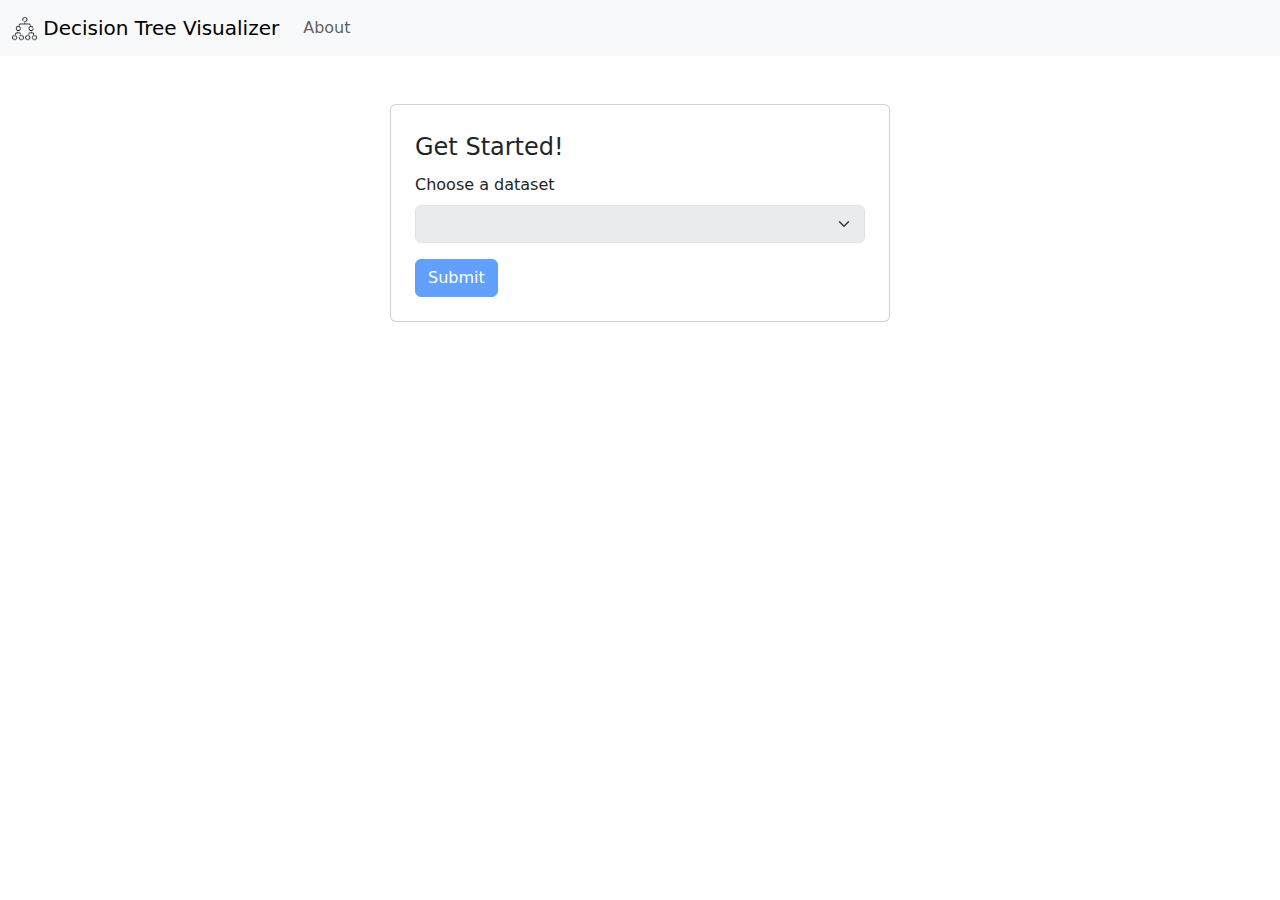
==== src/static/index.html @ 1d40e98f "refactor: modified project structure" ====
<!DOCTYPE html>
<html lang="en">

<head>
    <meta charset="UTF-8">
    <meta name="viewport" content="width=device-width, initial-scale=1.0">
    <title>Decision Tree Visualizer</title>
    <link href="https://cdn.jsdelivr.net/npm/bootstrap@5.3.3/dist/css/bootstrap.min.css" rel="stylesheet"
        integrity="sha384-QWTKZyjpPEjISv5WaRU9OFeRpok6YctnYmDr5pNlyT2bRjXh0JMhjY6hW+ALEwIH" crossorigin="anonymous">
</head>

<body>
    <nav class="navbar navbar-expand-lg bg-body-tertiary">
        <div class="container-fluid">
            <a class="navbar-brand" href="#">
                <img src="img/icon.png" alt="Logo" width="25" height="25" class="d-inline-block align-text-top">
                Decision Tree Visualizer
            </a>
            <button class="navbar-toggler" type="button" data-bs-toggle="collapse" data-bs-target="#navbarNav"
                aria-controls="navbarNav" aria-expanded="false" aria-label="Toggle navigation">
                <span class="navbar-toggler-icon"></span>
            </button>
            <div class="collapse navbar-collapse" id="navbarNav">
                <ul class="navbar-nav">
                    <li class="nav-item">
                        <a class="nav-link" href="#">About</a>
                    </li>
                </ul>
            </div>
        </div>
    </nav>

    <div class="container d-flex justify-content-center align-items-center py-5">
        <div class="card p-4" style="max-width: 500px; width: 100%;">
            <form>
                <legend>Get Started!</legend>
                <div class="mb-3">
                    <label for="formFile" class="form-label">Choose a dataset</label>
                    <select id="dataset-selector" class="form-select" aria-label="Choose a dataset" disabled>
                        <option selected></option>
                    </select>
                </div>
                <button type="submit" class="btn btn-primary" disabled>Submit</button>
            </form>
        </div>
    </div>

    <script src="https://cdn.jsdelivr.net/npm/bootstrap@5.3.3/dist/js/bootstrap.bundle.min.js"
        integrity="sha384-YvpcrYf0tY3lHB60NNkmXc5s9fDVZLESaAA55NDzOxhy9GkcIdslK1eN7N6jIeHz"
        crossorigin="anonymous"></script>
    <script src="js/fetcher.js"></script>
    <script src="js/index.js"></script>
</body>

</html>
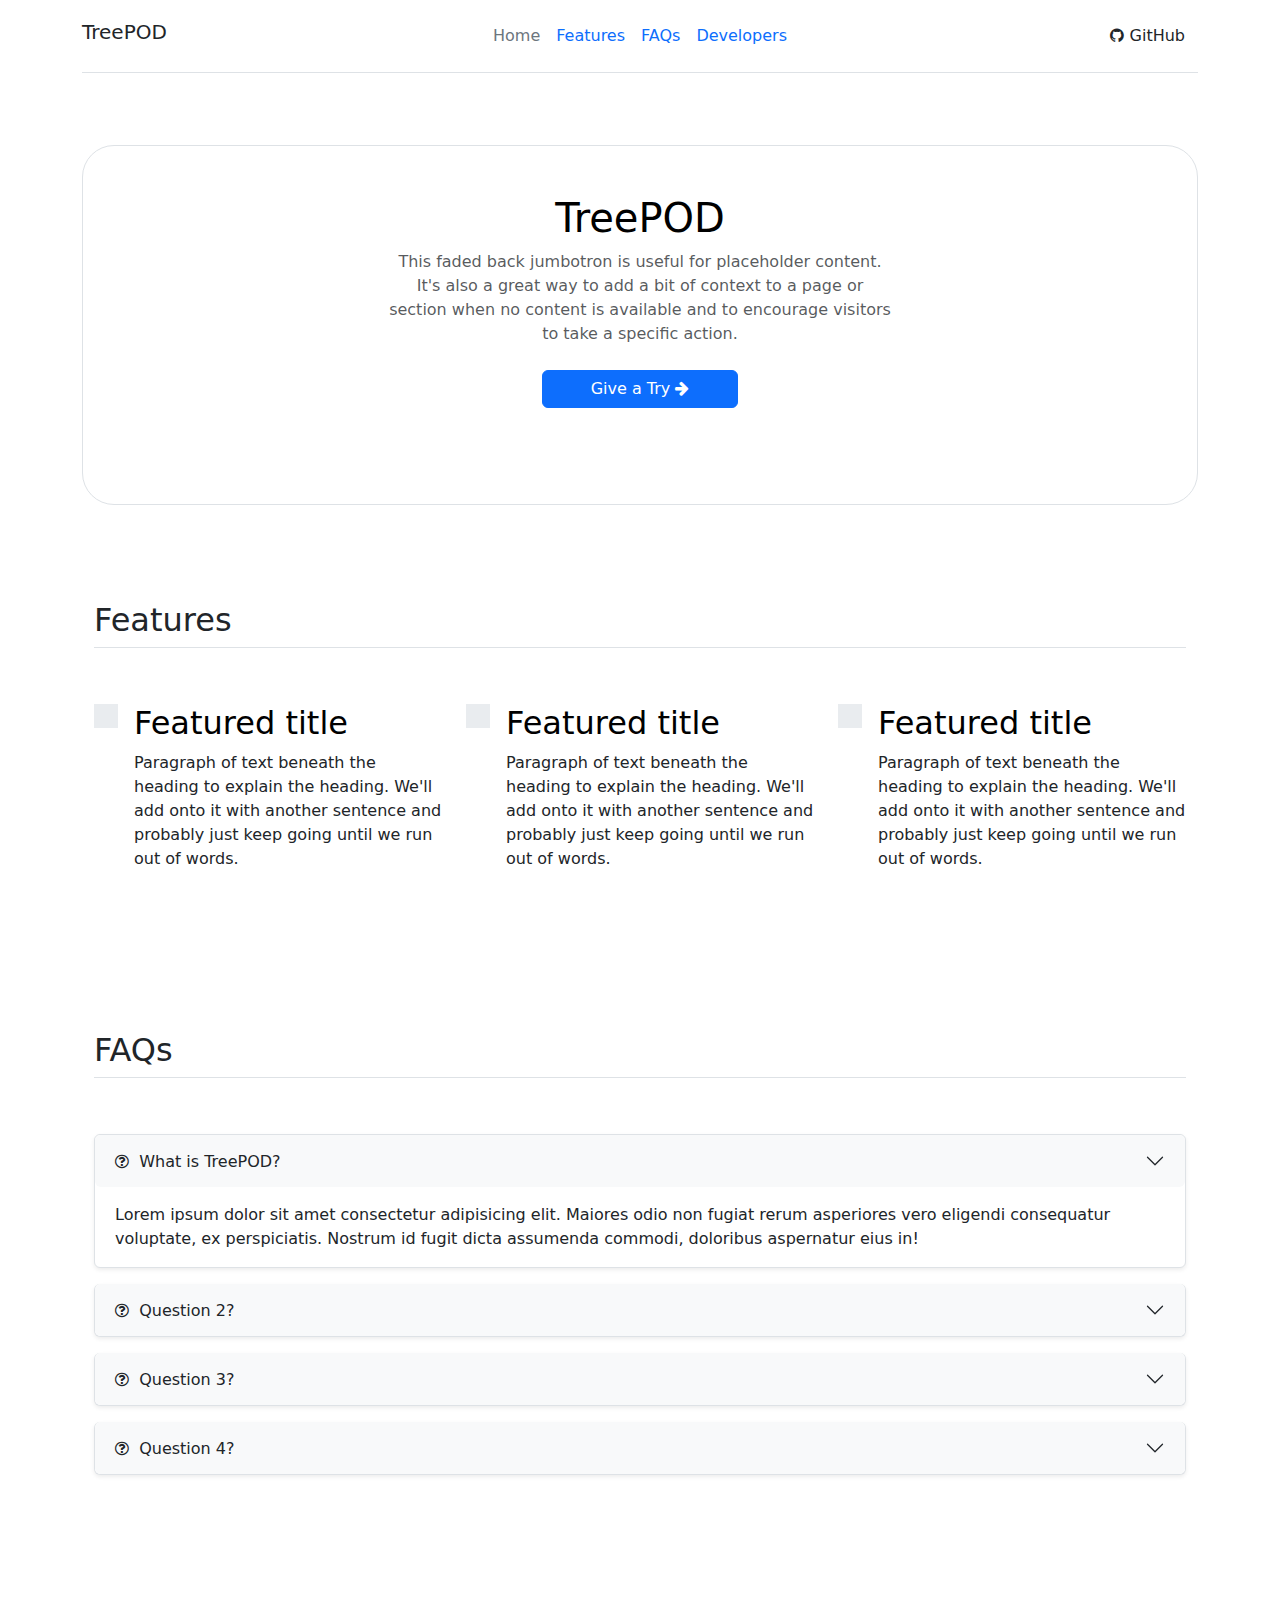
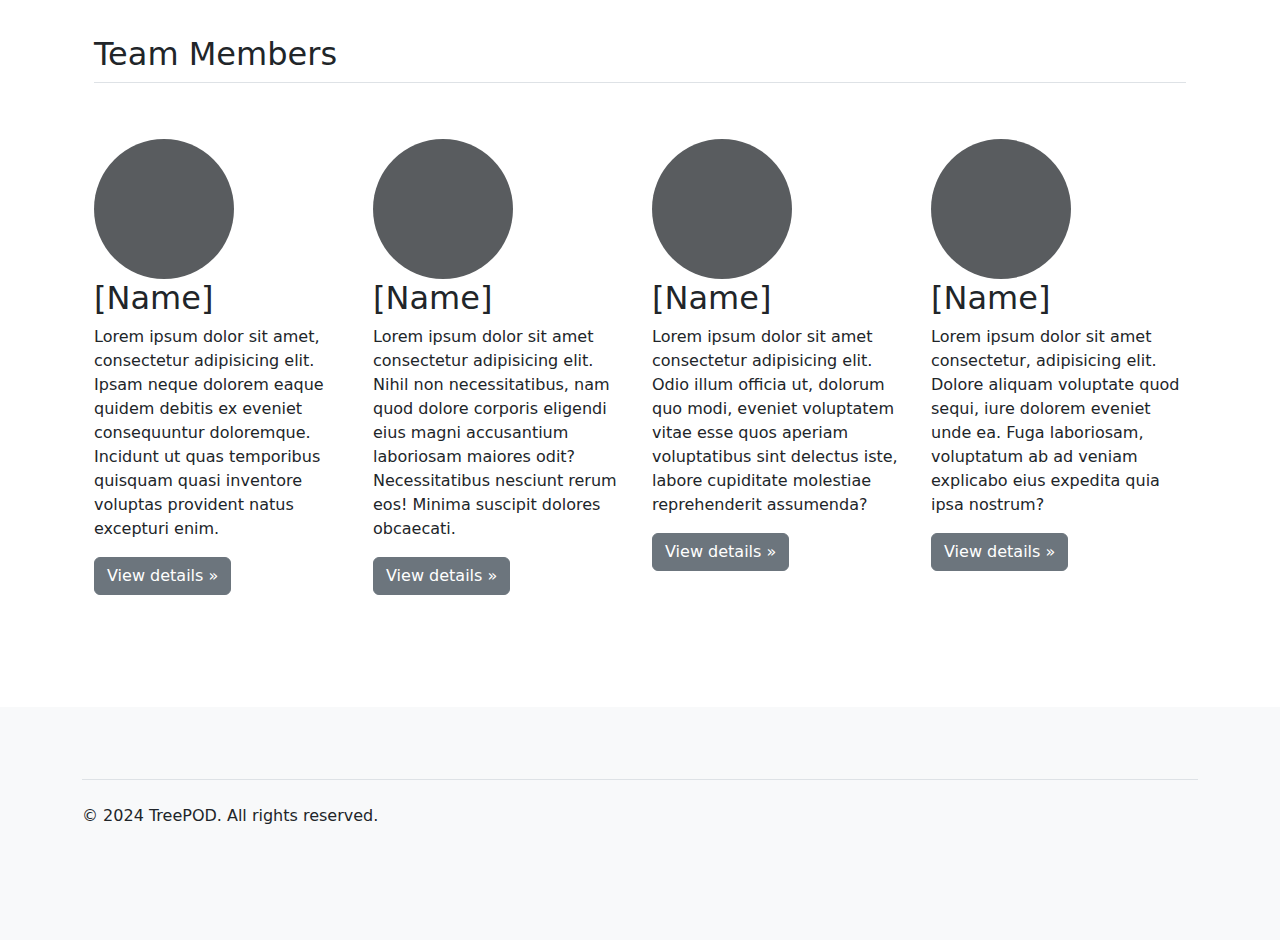
==== commit d183b6bb: "feat: designed index.html" ====
--- a/src/static/index.html
+++ b/src/static/index.html
@@ -4,52 +4,249 @@
 <head>
     <meta charset="UTF-8">
     <meta name="viewport" content="width=device-width, initial-scale=1.0">
-    <title>Decision Tree Visualizer</title>
+    <title>404 - TreePOD</title>
     <link href="https://cdn.jsdelivr.net/npm/bootstrap@5.3.3/dist/css/bootstrap.min.css" rel="stylesheet"
         integrity="sha384-QWTKZyjpPEjISv5WaRU9OFeRpok6YctnYmDr5pNlyT2bRjXh0JMhjY6hW+ALEwIH" crossorigin="anonymous">
+    <link rel="stylesheet" href="https://cdnjs.cloudflare.com/ajax/libs/font-awesome/4.7.0/css/font-awesome.css">
 </head>
 
-<body>
-    <nav class="navbar navbar-expand-lg bg-body-tertiary">
-        <div class="container-fluid">
-            <a class="navbar-brand" href="#">
-                <img src="img/icon.png" alt="Logo" width="25" height="25" class="d-inline-block align-text-top">
-                Decision Tree Visualizer
-            </a>
-            <button class="navbar-toggler" type="button" data-bs-toggle="collapse" data-bs-target="#navbarNav"
-                aria-controls="navbarNav" aria-expanded="false" aria-label="Toggle navigation">
-                <span class="navbar-toggler-icon"></span>
-            </button>
-            <div class="collapse navbar-collapse" id="navbarNav">
-                <ul class="navbar-nav">
-                    <li class="nav-item">
-                        <a class="nav-link" href="#">About</a>
-                    </li>
-                </ul>
-            </div>
-        </div>
-    </nav>
-
-    <div class="container d-flex justify-content-center align-items-center py-5">
-        <div class="card p-4" style="max-width: 500px; width: 100%;">
-            <form>
-                <legend>Get Started!</legend>
-                <div class="mb-3">
-                    <label for="formFile" class="form-label">Choose a dataset</label>
-                    <select id="dataset-selector" class="form-select" aria-label="Choose a dataset" disabled>
-                        <option selected></option>
-                    </select>
-                </div>
-                <button type="submit" class="btn btn-primary" disabled>Submit</button>
-            </form>
-        </div>
+<body class="d-flex flex-column h-100">
+    <!-- Head Nav -->
+    <div class="container">
+        <header
+            class="d-flex flex-wrap align-items-center justify-content-center justify-content-md-between py-3 mb-4 border-bottom">
+            <div class="col-md-3 mb-2 mb-md-0">
+                <h5>TreePOD</h5>
+            </div>
+
+            <ul class="nav col-12 col-md-auto mb-2 justify-content-center mb-md-0">
+                <li><a href="#" class="nav-link px-2 link-secondary">Home</a></li>
+                <li><a href="#features-title" class="nav-link px-2">Features</a></li>
+                <li><a href="#faq-title" class="nav-link px-2">FAQs</a></li>
+                <li><a href="#team-members-title" class="nav-link px-2">Developers</a></li>
+            </ul>
+
+            <div class="col-md-3 text-end">
+                <a href="#" class="btn"><i class="fa fa-github" aria-hidden="true"></i> GitHub</a>
+            </div>
+        </header>
     </div>
+
+    <main class="flex-shrink-0">
+        <!-- Jumbotrons Section -->
+        <div class="container my-5">
+            <div class="position-relative p-5 text-center text-muted bg-body border border-dashed rounded-5">
+                <h1 class="text-body-emphasis">TreePOD</h1>
+                <p class="col-lg-6 mx-auto mb-4">
+                    This faded back jumbotron is useful for placeholder content. It's also a great way to add a bit of
+                    context
+                    to a page or section when no content is available and to encourage visitors to take a specific
+                    action.
+                </p>
+                <a href="/get-started" class="btn btn-primary px-5 mb-5" type="button">
+                    Give a Try <i class="fa fa-arrow-right" aria-hidden="true"></i>
+                </a>
+            </div>
+        </div>
+
+        <!-- Feature Section -->
+        <div class="container px-4 py-5">
+            <h2 class="pb-2 border-bottom" id="features-title">Features</h2>
+            <div class="row g-4 py-5 row-cols-1 row-cols-lg-3">
+                <div class="col d-flex align-items-start">
+                    <div
+                        class="icon-square text-body-emphasis bg-body-secondary d-inline-flex align-items-center justify-content-center fs-4 flex-shrink-0 me-3">
+                        <svg class="bi" width="1em" height="1em">
+                            <use xlink:href="#toggles2"></use>
+                        </svg>
+                    </div>
+                    <div>
+                        <h3 class="fs-2 text-body-emphasis">Featured title</h3>
+                        <p>Paragraph of text beneath the heading to explain the heading. We'll add onto it with another
+                            sentence and probably just keep going until we run out of words.</p>
+                    </div>
+                </div>
+                <div class="col d-flex align-items-start">
+                    <div
+                        class="icon-square text-body-emphasis bg-body-secondary d-inline-flex align-items-center justify-content-center fs-4 flex-shrink-0 me-3">
+                        <svg class="bi" width="1em" height="1em">
+                            <use xlink:href="#cpu-fill"></use>
+                        </svg>
+                    </div>
+                    <div>
+                        <h3 class="fs-2 text-body-emphasis">Featured title</h3>
+                        <p>Paragraph of text beneath the heading to explain the heading. We'll add onto it with another
+                            sentence and probably just keep going until we run out of words.</p>
+                    </div>
+                </div>
+                <div class="col d-flex align-items-start">
+                    <div
+                        class="icon-square text-body-emphasis bg-body-secondary d-inline-flex align-items-center justify-content-center fs-4 flex-shrink-0 me-3">
+                        <svg class="bi" width="1em" height="1em">
+                            <use xlink:href="#tools"></use>
+                        </svg>
+                    </div>
+                    <div>
+                        <h3 class="fs-2 text-body-emphasis">Featured title</h3>
+                        <p>Paragraph of text beneath the heading to explain the heading. We'll add onto it with another
+                            sentence and probably just keep going until we run out of words.</p>
+                    </div>
+                </div>
+            </div>
+        </div>
+
+        <!-- FAQs Section -->
+        <div class="container px-4 py-5">
+            <h2 class="pb-2 border-bottom" id="faq-title">FAQs</h2>
+            <div class="py-5">
+                <div class="accordion" id="faqAccordion">
+                    <!-- FAQ 1 -->
+                    <div class="accordion-item mb-3 rounded shadow-sm">
+                        <h2 class="accordion-header" id="faqHeading1">
+                            <button class="accordion-button collapsed bg-light rounded show" type="button"
+                                data-bs-toggle="collapse" data-bs-target="#faqCollapse1" aria-expanded="false"
+                                aria-controls="faqCollapse1"><i class="fa fa-question-circle-o" aria-hidden="true"></i>&nbsp;
+                                What is TreePOD?
+                            </button>
+                        </h2>
+                        <div id="faqCollapse1" class="accordion-collapse collapse show" aria-labelledby="faqHeading1"
+                            data-bs-parent="#faqAccordion">
+                            <div class="accordion-body">
+                                Lorem ipsum dolor sit amet consectetur adipisicing elit. Maiores odio non fugiat rerum asperiores vero eligendi consequatur voluptate, ex perspiciatis. Nostrum id fugit dicta assumenda commodi, doloribus aspernatur eius in!
+                            </div>
+                        </div>
+                    </div>
+
+                    <!-- FAQ 2 -->
+                    <div class="accordion-item mb-3 rounded shadow-sm">
+                        <h2 class="accordion-header" id="faqHeading2">
+                            <button class="accordion-button collapsed bg-light rounded" type="button"
+                                data-bs-toggle="collapse" data-bs-target="#faqCollapse2" aria-expanded="false"
+                                aria-controls="faqCollapse2"><i class="fa fa-question-circle-o" aria-hidden="true"></i>&nbsp;
+                                Question 2?
+                            </button>
+                        </h2>
+                        <div id="faqCollapse2" class="accordion-collapse collapse" aria-labelledby="faqHeading2"
+                            data-bs-parent="#faqAccordion">
+                            <div class="accordion-body">
+                                Lorem ipsum dolor sit amet consectetur adipisicing elit. Nulla beatae ipsam eius tempore eos voluptatibus quas quo, repellendus voluptatem at aperiam, rerum, alias excepturi et optio molestias quos. Fuga, dolores!
+                            </div>
+                        </div>
+                    </div>
+
+                    <!-- FAQ 3 -->
+                    <div class="accordion-item mb-3 rounded shadow-sm">
+                        <h2 class="accordion-header" id="faqHeading3">
+                            <button class="accordion-button collapsed bg-light rounded" type="button"
+                                data-bs-toggle="collapse" data-bs-target="#faqCollapse3" aria-expanded="false"
+                                aria-controls="faqCollapse3"><i class="fa fa-question-circle-o" aria-hidden="true"></i>&nbsp;
+                                Question 3?
+                            </button>
+                        </h2>
+                        <div id="faqCollapse3" class="accordion-collapse collapse" aria-labelledby="faqHeading3"
+                            data-bs-parent="#faqAccordion">
+                            <div class="accordion-body">
+                                Lorem ipsum dolor sit amet consectetur adipisicing elit. Atque, labore minus ullam suscipit deleniti molestiae corporis! Autem rerum odit laboriosam doloremque eaque ipsum rem neque mollitia, unde, reprehenderit dolore architecto!
+                            </div>
+                        </div>
+                    </div>
+
+                    <!-- FAQ 4 -->
+                    <div class="accordion-item mb-3 rounded shadow-sm">
+                        <h2 class="accordion-header" id="faqHeading4">
+                            <button class="accordion-button collapsed bg-light rounded" type="button"
+                                data-bs-toggle="collapse" data-bs-target="#faqCollapse4" aria-expanded="false"
+                                aria-controls="faqCollapse4"><i class="fa fa-question-circle-o" aria-hidden="true"></i>&nbsp;
+                                Question 4?
+                            </button>
+                        </h2>
+                        <div id="faqCollapse4" class="accordion-collapse collapse" aria-labelledby="faqHeading4"
+                            data-bs-parent="#faqAccordion">
+                            <div class="accordion-body">
+                                Lorem ipsum dolor sit amet consectetur adipisicing elit. Impedit, eveniet. Exercitationem, porro expedita unde eum corporis illum quibusdam repudiandae cumque vero cum modi vitae, reiciendis accusamus. Maxime atque rerum sequi!
+                            </div>
+                        </div>
+                    </div>
+                </div>
+            </div>
+        </div>
+
+        <!-- Team Members Section -->
+        <div class="container px-4 py-5" id="team-members-title">
+            <h2 class="pb-2 border-bottom">Team Members</h2>
+            <div class="row py-5">
+                <div class="col-lg-3">
+                    <svg class="bd-placeholder-img rounded-circle" width="140" height="140"
+                        xmlns="http://www.w3.org/2000/svg" role="img" aria-label="Placeholder"
+                        preserveAspectRatio="xMidYMid slice" focusable="false">
+                        <title>Placeholder</title>
+                        <rect width="100%" height="100%" fill="var(--bs-secondary-color)"></rect>
+                    </svg>
+                    <h2 class="fw-normal">[Name]</h2>
+                    <p>Lorem ipsum dolor sit amet, consectetur adipisicing elit. Ipsam neque dolorem eaque quidem
+                        debitis ex eveniet consequuntur doloremque. Incidunt ut quas temporibus quisquam quasi inventore
+                        voluptas provident natus excepturi enim.</p>
+                    <p><a class="btn btn-secondary" href="#">View details »</a></p>
+                </div>
+                <div class="col-lg-3">
+                    <svg class="bd-placeholder-img rounded-circle" width="140" height="140"
+                        xmlns="http://www.w3.org/2000/svg" role="img" aria-label="Placeholder"
+                        preserveAspectRatio="xMidYMid slice" focusable="false">
+                        <title>Placeholder</title>
+                        <rect width="100%" height="100%" fill="var(--bs-secondary-color)"></rect>
+                    </svg>
+                    <h2 class="fw-normal">[Name]</h2>
+                    <p>Lorem ipsum dolor sit amet consectetur adipisicing elit. Nihil non necessitatibus, nam quod
+                        dolore corporis eligendi eius magni accusantium laboriosam maiores odit? Necessitatibus nesciunt
+                        rerum eos! Minima suscipit dolores obcaecati.</p>
+                    <p><a class="btn btn-secondary" href="#">View details »</a></p>
+                </div>
+                <div class="col-lg-3">
+                    <svg class="bd-placeholder-img rounded-circle" width="140" height="140"
+                        xmlns="http://www.w3.org/2000/svg" role="img" aria-label="Placeholder"
+                        preserveAspectRatio="xMidYMid slice" focusable="false">
+                        <title>Placeholder</title>
+                        <rect width="100%" height="100%" fill="var(--bs-secondary-color)"></rect>
+                    </svg>
+                    <h2 class="fw-normal">[Name]</h2>
+                    <p>Lorem ipsum dolor sit amet consectetur adipisicing elit. Odio illum officia ut, dolorum quo modi,
+                        eveniet voluptatem vitae esse quos aperiam voluptatibus sint delectus iste, labore cupiditate
+                        molestiae reprehenderit assumenda?</p>
+                    <p><a class="btn btn-secondary" href="#">View details »</a></p>
+                </div>
+                <div class="col-lg-3">
+                    <svg class="bd-placeholder-img rounded-circle" width="140" height="140"
+                        xmlns="http://www.w3.org/2000/svg" role="img" aria-label="Placeholder"
+                        preserveAspectRatio="xMidYMid slice" focusable="false">
+                        <title>Placeholder</title>
+                        <rect width="100%" height="100%" fill="var(--bs-secondary-color)"></rect>
+                    </svg>
+                    <h2 class="fw-normal">[Name]</h2>
+                    <p>Lorem ipsum dolor sit amet consectetur, adipisicing elit. Dolore aliquam voluptate quod sequi,
+                        iure dolorem eveniet unde ea. Fuga laboriosam, voluptatum ab ad veniam explicabo eius expedita
+                        quia ipsa nostrum?</p>
+                    <p><a class="btn btn-secondary" href="#">View details »</a></p>
+                </div>
+            </div>
+        </div>
+    </main>
+
+
+    <!-- Footer -->
+    <footer class="footer py-5 bg-body-tertiary">
+        <div class="container">
+            <div class="row">
+                <!-- TODO: To be Added once being edited -->
+            </div>
+            <div class="d-flex flex-column flex-sm-row justify-content-between py-4 my-4 border-top">
+                <p>© 2024 TreePOD. All rights reserved.</p>
+            </div>
+        </div>
+    </footer>
 
     <script src="https://cdn.jsdelivr.net/npm/bootstrap@5.3.3/dist/js/bootstrap.bundle.min.js"
         integrity="sha384-YvpcrYf0tY3lHB60NNkmXc5s9fDVZLESaAA55NDzOxhy9GkcIdslK1eN7N6jIeHz"
         crossorigin="anonymous"></script>
-    <script src="js/fetcher.js"></script>
-    <script src="js/index.js"></script>
 </body>
 
 </html>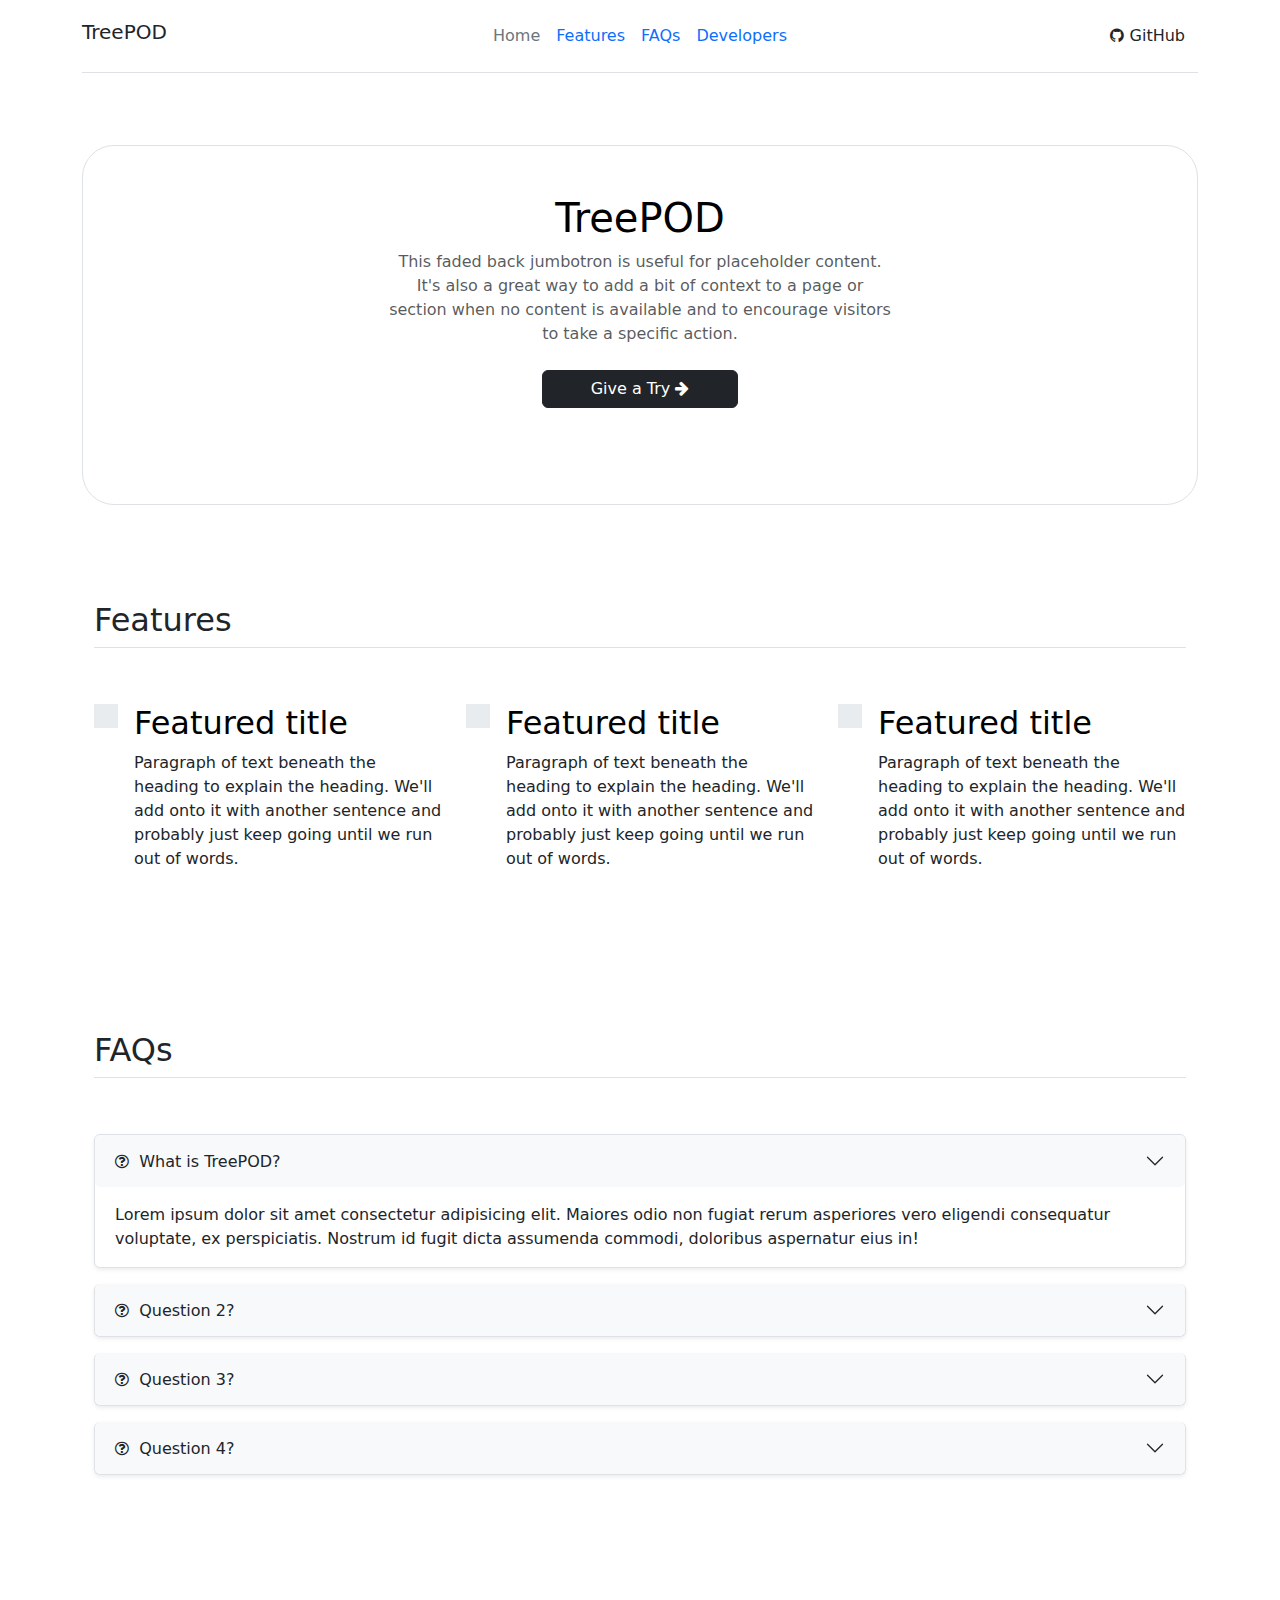
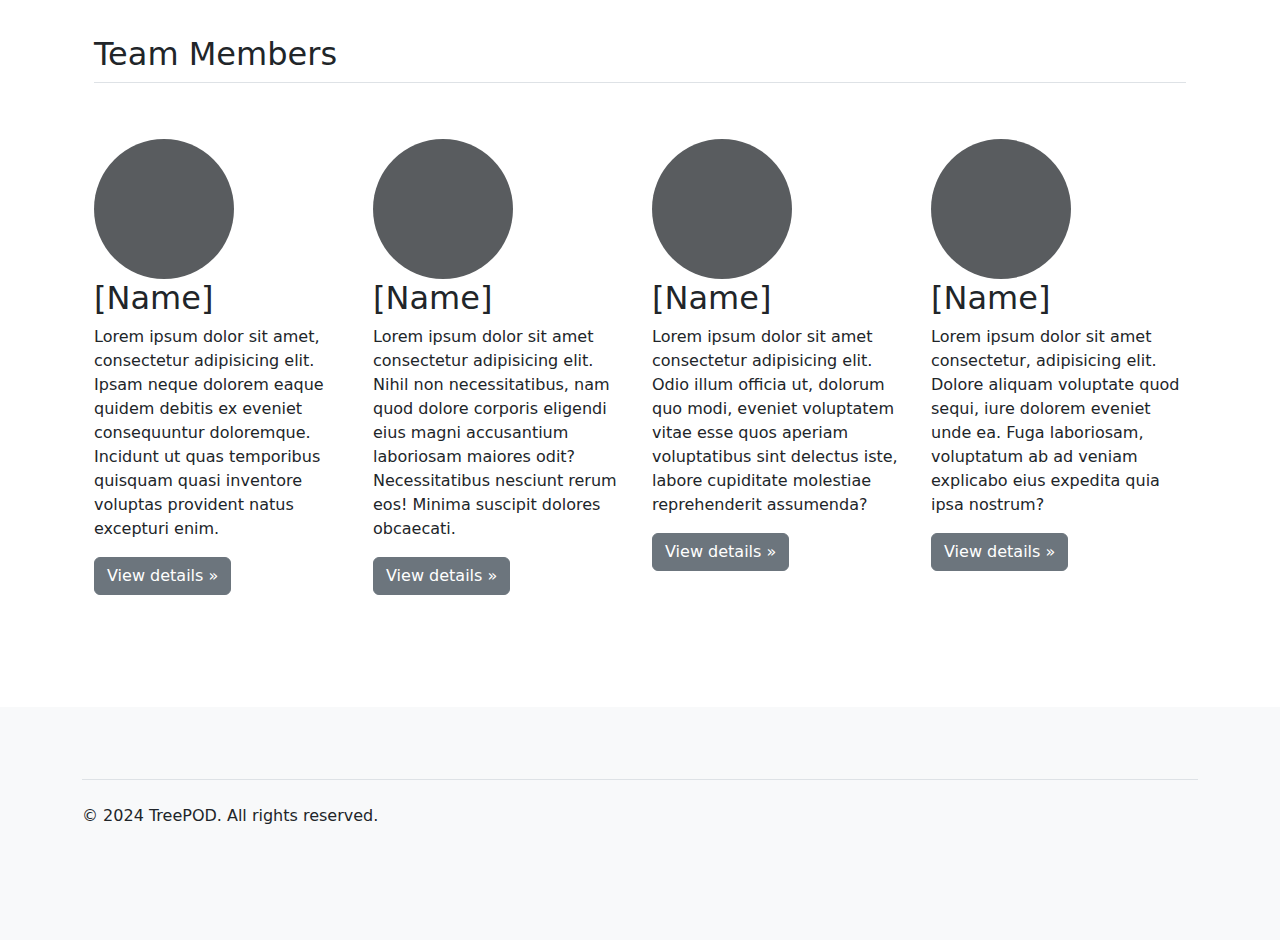
==== commit 32a70e6b: "feat: re-designed get-started.html" ====
--- a/src/static/index.html
+++ b/src/static/index.html
@@ -4,7 +4,7 @@
 <head>
     <meta charset="UTF-8">
     <meta name="viewport" content="width=device-width, initial-scale=1.0">
-    <title>404 - TreePOD</title>
+    <title>TreePOD</title>
     <link href="https://cdn.jsdelivr.net/npm/bootstrap@5.3.3/dist/css/bootstrap.min.css" rel="stylesheet"
         integrity="sha384-QWTKZyjpPEjISv5WaRU9OFeRpok6YctnYmDr5pNlyT2bRjXh0JMhjY6hW+ALEwIH" crossorigin="anonymous">
     <link rel="stylesheet" href="https://cdnjs.cloudflare.com/ajax/libs/font-awesome/4.7.0/css/font-awesome.css">
@@ -16,7 +16,7 @@
         <header
             class="d-flex flex-wrap align-items-center justify-content-center justify-content-md-between py-3 mb-4 border-bottom">
             <div class="col-md-3 mb-2 mb-md-0">
-                <h5>TreePOD</h5>
+                <h5><a href="/" class="text-reset text-decoration-none">TreePOD</a></h5>
             </div>
 
             <ul class="nav col-12 col-md-auto mb-2 justify-content-center mb-md-0">
@@ -43,7 +43,7 @@
                     to a page or section when no content is available and to encourage visitors to take a specific
                     action.
                 </p>
-                <a href="/get-started" class="btn btn-primary px-5 mb-5" type="button">
+                <a href="/get-started" class="btn btn-dark px-5 mb-5" type="button">
                     Give a Try <i class="fa fa-arrow-right" aria-hidden="true"></i>
                 </a>
             </div>
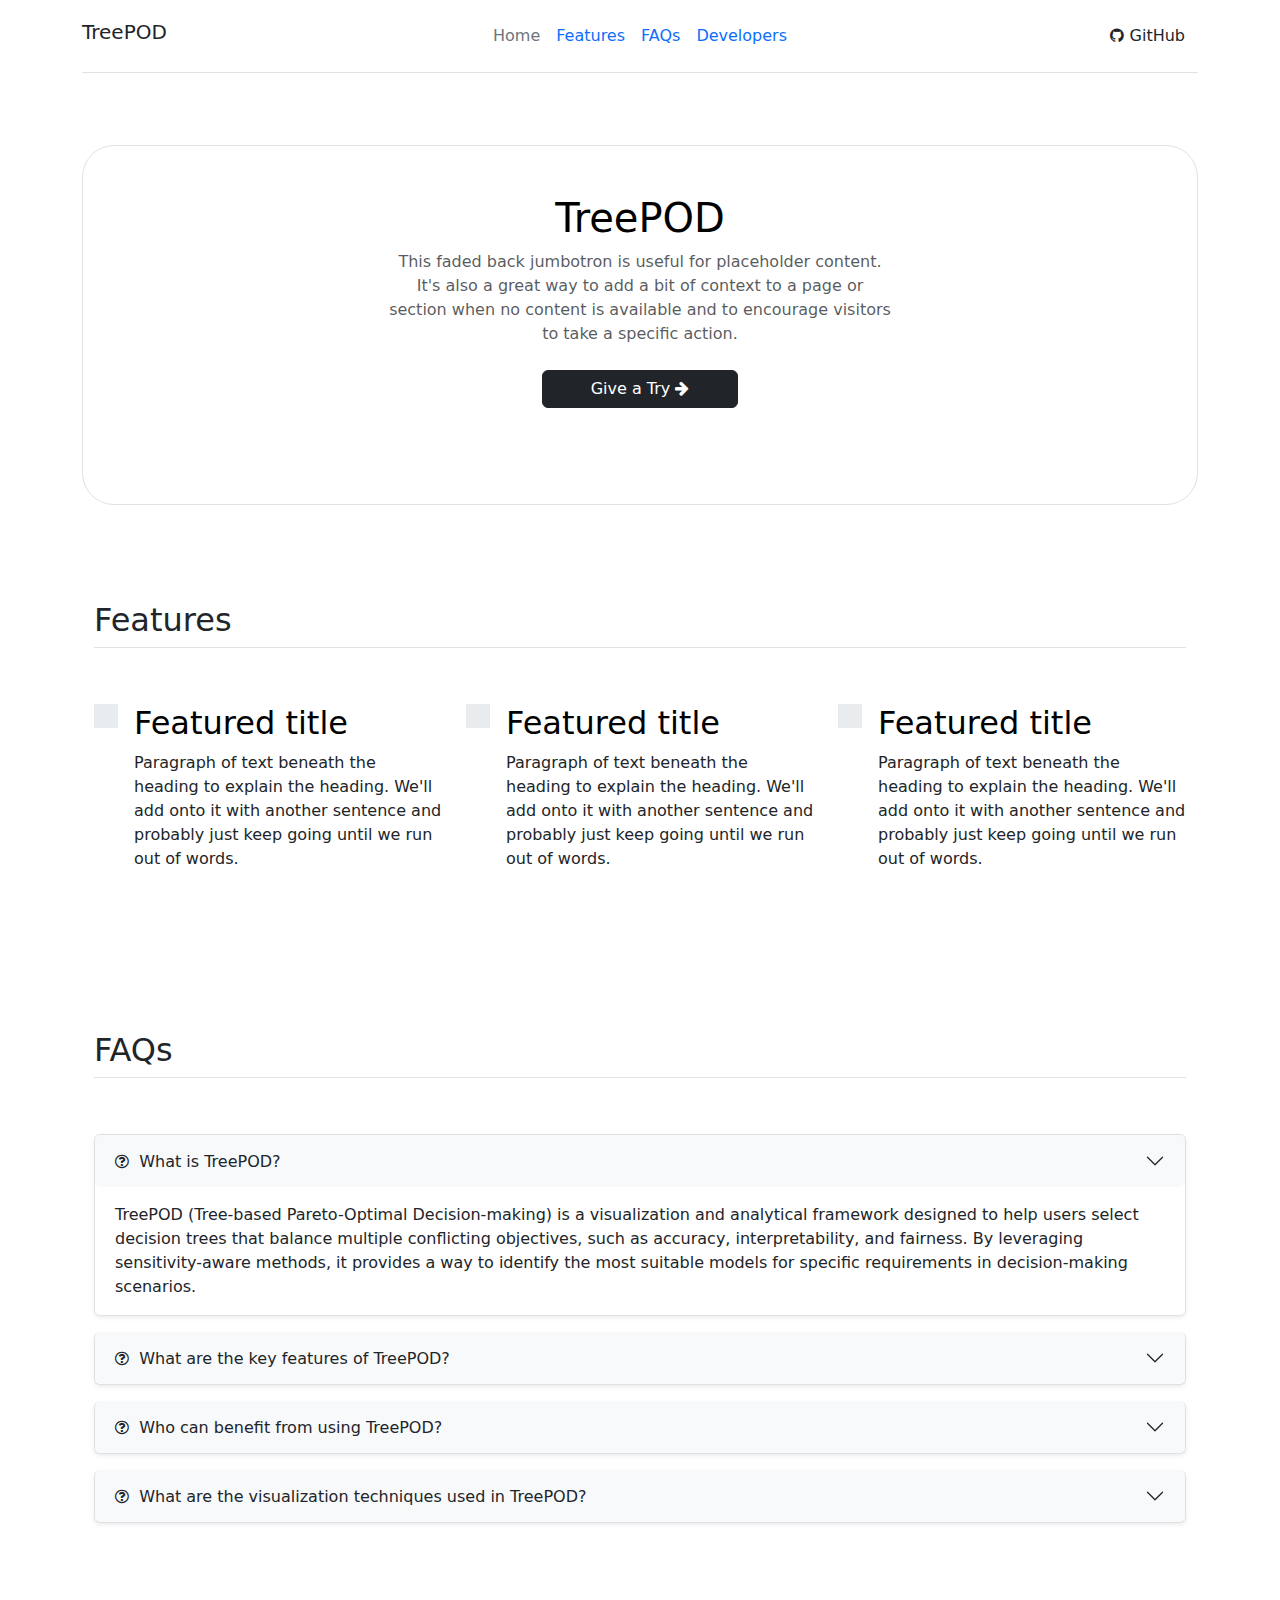
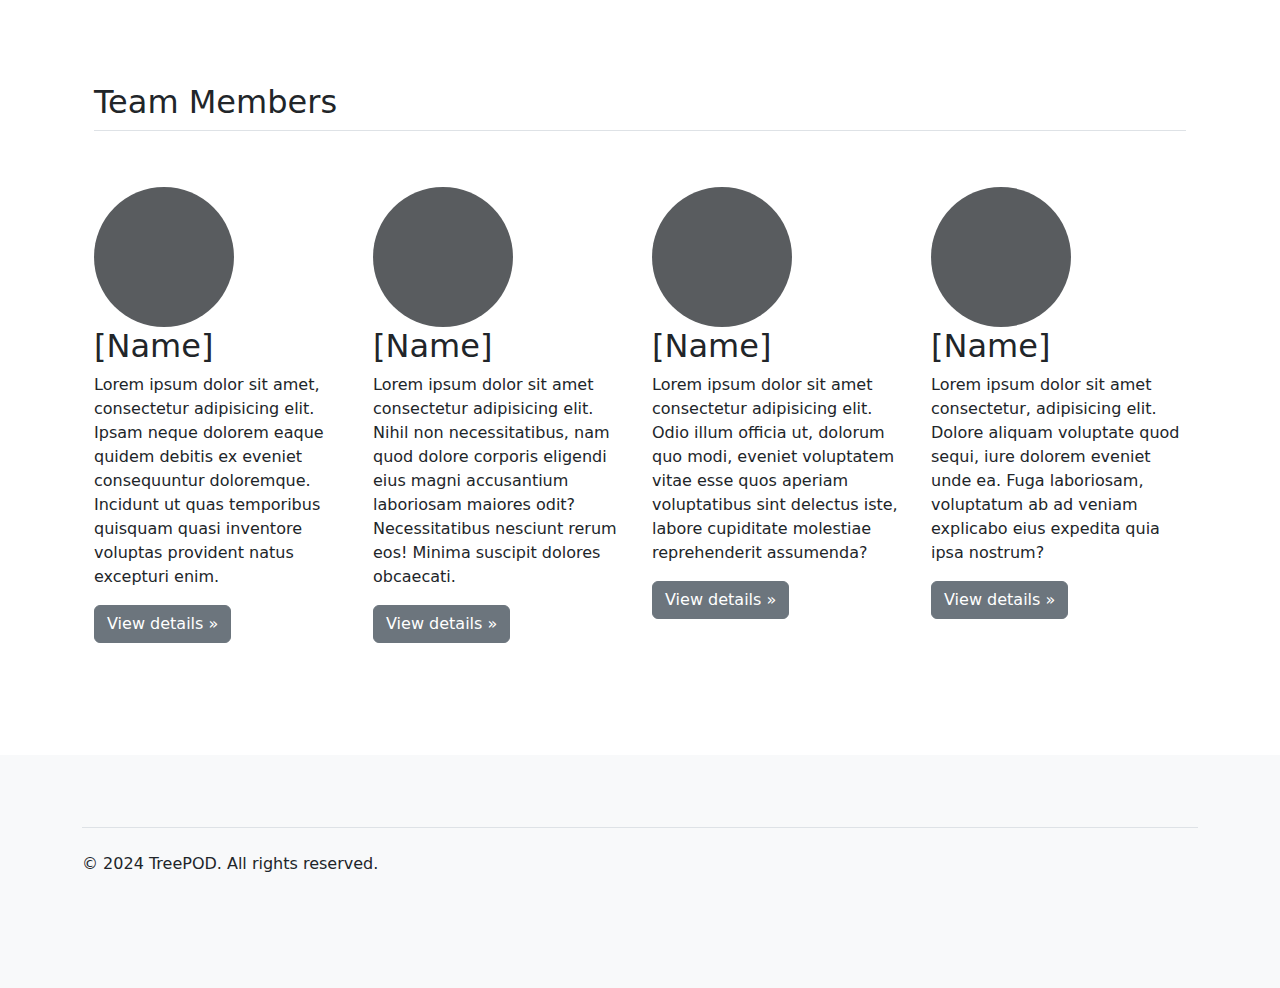
==== commit acc79cd1: "faq section" ====
--- a/src/static/index.html
+++ b/src/static/index.html
@@ -112,7 +112,9 @@
                         <div id="faqCollapse1" class="accordion-collapse collapse show" aria-labelledby="faqHeading1"
                             data-bs-parent="#faqAccordion">
                             <div class="accordion-body">
-                                Lorem ipsum dolor sit amet consectetur adipisicing elit. Maiores odio non fugiat rerum asperiores vero eligendi consequatur voluptate, ex perspiciatis. Nostrum id fugit dicta assumenda commodi, doloribus aspernatur eius in!
+                                <!-- Lorem ipsum dolor sit amet consectetur adipisicing elit. Maiores odio non fugiat rerum asperiores vero eligendi consequatur voluptate, ex perspiciatis. Nostrum id fugit dicta assumenda commodi, doloribus aspernatur eius in! -->
+                                TreePOD (Tree-based Pareto-Optimal Decision-making) is a visualization and analytical framework designed to help users select decision trees that balance multiple conflicting objectives, such as accuracy, interpretability, and fairness. By leveraging sensitivity-aware methods, it provides a way to identify the most suitable models for specific requirements in decision-making scenarios.
+
                             </div>
                         </div>
                     </div>
@@ -123,13 +125,20 @@
                             <button class="accordion-button collapsed bg-light rounded" type="button"
                                 data-bs-toggle="collapse" data-bs-target="#faqCollapse2" aria-expanded="false"
                                 aria-controls="faqCollapse2"><i class="fa fa-question-circle-o" aria-hidden="true"></i>&nbsp;
-                                Question 2?
+                                <!-- Question 2? -->
+                                What are the key features of TreePOD?
                             </button>
                         </h2>
                         <div id="faqCollapse2" class="accordion-collapse collapse" aria-labelledby="faqHeading2"
                             data-bs-parent="#faqAccordion">
                             <div class="accordion-body">
-                                Lorem ipsum dolor sit amet consectetur adipisicing elit. Nulla beatae ipsam eius tempore eos voluptatibus quas quo, repellendus voluptatem at aperiam, rerum, alias excepturi et optio molestias quos. Fuga, dolores!
+                                <!-- Lorem ipsum dolor sit amet consectetur adipisicing elit. Nulla beatae ipsam eius tempore eos voluptatibus quas quo, repellendus voluptatem at aperiam, rerum, alias excepturi et optio molestias quos. Fuga, dolores! -->
+                                TreePOD includes the following key features:
+
+                                Pareto-Optimal Selection: Identifies decision trees that offer the best trade-offs among multiple objectives.
+                                Visualization Tools: Interactive visualizations help users explore and compare decision trees.
+                                Sensitivity Analysis: Provides insights into how changes in data affect tree performance.
+                                Customization: Users can prioritize objectives like accuracy or fairness based on their needs.
                             </div>
                         </div>
                     </div>
@@ -140,13 +149,20 @@
                             <button class="accordion-button collapsed bg-light rounded" type="button"
                                 data-bs-toggle="collapse" data-bs-target="#faqCollapse3" aria-expanded="false"
                                 aria-controls="faqCollapse3"><i class="fa fa-question-circle-o" aria-hidden="true"></i>&nbsp;
-                                Question 3?
+                                <!-- Question 3? -->
+                                Who can benefit from using TreePOD?
                             </button>
                         </h2>
                         <div id="faqCollapse3" class="accordion-collapse collapse" aria-labelledby="faqHeading3"
                             data-bs-parent="#faqAccordion">
                             <div class="accordion-body">
-                                Lorem ipsum dolor sit amet consectetur adipisicing elit. Atque, labore minus ullam suscipit deleniti molestiae corporis! Autem rerum odit laboriosam doloremque eaque ipsum rem neque mollitia, unde, reprehenderit dolore architecto!
+                                <!-- Lorem ipsum dolor sit amet consectetur adipisicing elit. Atque, labore minus ullam suscipit deleniti molestiae corporis! Autem rerum odit laboriosam doloremque eaque ipsum rem neque mollitia, unde, reprehenderit dolore architecto! -->
+                                TreePOD is useful for:
+
+                                Data Scientists and Analysts seeking balanced models.
+                                Policy Makers who require interpretable yet robust decision frameworks.
+                                Researchers studying trade-offs in machine learning models.
+                                Business Professionals aiming to make data-driven, ethical decisions.
                             </div>
                         </div>
                     </div>
@@ -157,13 +173,19 @@
                             <button class="accordion-button collapsed bg-light rounded" type="button"
                                 data-bs-toggle="collapse" data-bs-target="#faqCollapse4" aria-expanded="false"
                                 aria-controls="faqCollapse4"><i class="fa fa-question-circle-o" aria-hidden="true"></i>&nbsp;
-                                Question 4?
+                                <!-- Question 4? -->
+                                What are the visualization techniques used in TreePOD?
                             </button>
                         </h2>
                         <div id="faqCollapse4" class="accordion-collapse collapse" aria-labelledby="faqHeading4"
                             data-bs-parent="#faqAccordion">
                             <div class="accordion-body">
-                                Lorem ipsum dolor sit amet consectetur adipisicing elit. Impedit, eveniet. Exercitationem, porro expedita unde eum corporis illum quibusdam repudiandae cumque vero cum modi vitae, reiciendis accusamus. Maxime atque rerum sequi!
+                                <!-- Lorem ipsum dolor sit amet consectetur adipisicing elit. Impedit, eveniet. Exercitationem, porro expedita unde eum corporis illum quibusdam repudiandae cumque vero cum modi vitae, reiciendis accusamus. Maxime atque rerum sequi! -->
+                                TreePOD employs several visualization techniques, including:
+
+                                Pareto Front Plots: To display trade-offs among objectives like accuracy and interpretability.
+                                Interactive Node Highlighting: To explore the structure and behavior of decision trees.
+                                Heatmaps: To visualize sensitivity metrics across different parts of the dataset. These tools enable users to deeply understand their model choices.
                             </div>
                         </div>
                     </div>
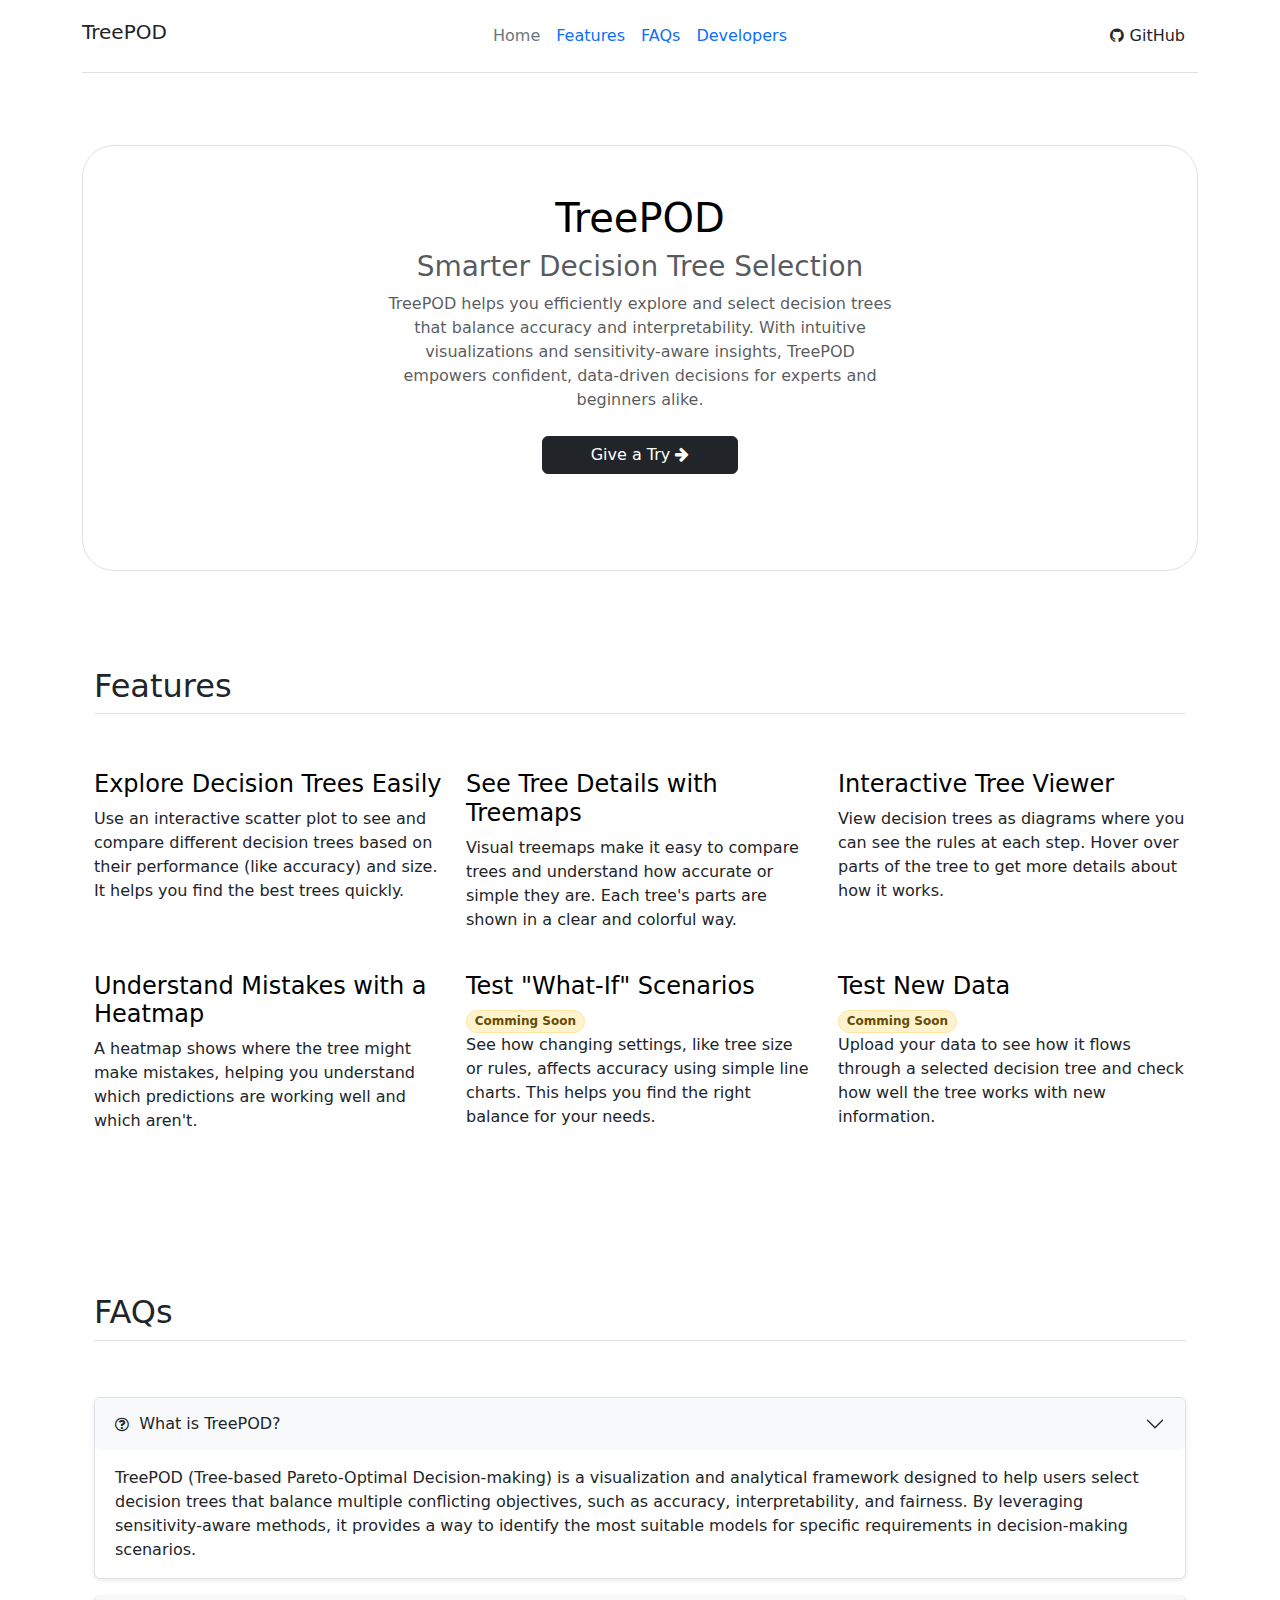
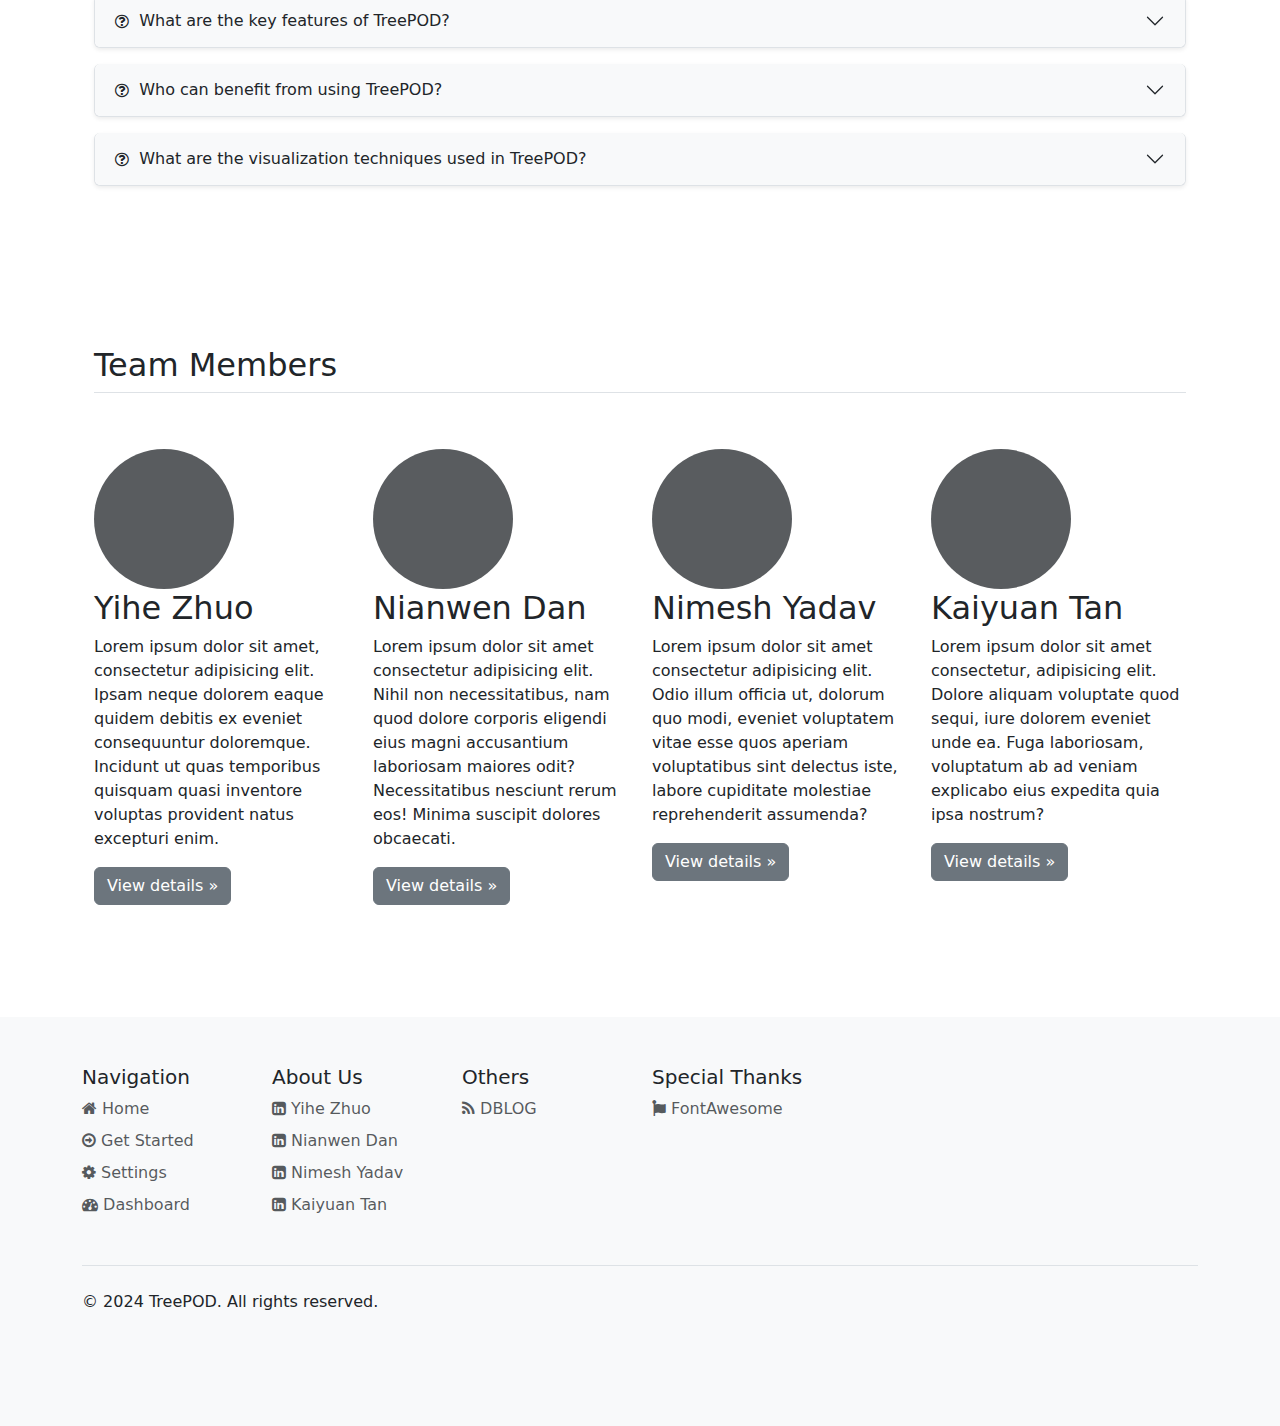
==== commit 2e19ce8e: "style: changed the styles" ====
--- a/src/static/index.html
+++ b/src/static/index.html
@@ -4,7 +4,7 @@
 <head>
     <meta charset="UTF-8">
     <meta name="viewport" content="width=device-width, initial-scale=1.0">
-    <title>TreePOD</title>
+    <title>TreePOD: Smarter Decision Tree Selection</title>
     <link href="https://cdn.jsdelivr.net/npm/bootstrap@5.3.3/dist/css/bootstrap.min.css" rel="stylesheet"
         integrity="sha384-QWTKZyjpPEjISv5WaRU9OFeRpok6YctnYmDr5pNlyT2bRjXh0JMhjY6hW+ALEwIH" crossorigin="anonymous">
     <link rel="stylesheet" href="https://cdnjs.cloudflare.com/ajax/libs/font-awesome/4.7.0/css/font-awesome.css">
@@ -37,11 +37,11 @@
         <div class="container my-5">
             <div class="position-relative p-5 text-center text-muted bg-body border border-dashed rounded-5">
                 <h1 class="text-body-emphasis">TreePOD</h1>
+                <h3>Smarter Decision Tree Selection</h3>
                 <p class="col-lg-6 mx-auto mb-4">
-                    This faded back jumbotron is useful for placeholder content. It's also a great way to add a bit of
-                    context
-                    to a page or section when no content is available and to encourage visitors to take a specific
-                    action.
+                    TreePOD helps you efficiently explore and select decision trees that balance accuracy and 
+                    interpretability. With intuitive visualizations and sensitivity-aware insights, 
+                    TreePOD empowers confident, data-driven decisions for experts and beginners alike.
                 </p>
                 <a href="/get-started" class="btn btn-dark px-5 mb-5" type="button">
                     Give a Try <i class="fa fa-arrow-right" aria-hidden="true"></i>
@@ -54,42 +54,41 @@
             <h2 class="pb-2 border-bottom" id="features-title">Features</h2>
             <div class="row g-4 py-5 row-cols-1 row-cols-lg-3">
                 <div class="col d-flex align-items-start">
-                    <div
-                        class="icon-square text-body-emphasis bg-body-secondary d-inline-flex align-items-center justify-content-center fs-4 flex-shrink-0 me-3">
-                        <svg class="bi" width="1em" height="1em">
-                            <use xlink:href="#toggles2"></use>
-                        </svg>
-                    </div>
-                    <div>
-                        <h3 class="fs-2 text-body-emphasis">Featured title</h3>
-                        <p>Paragraph of text beneath the heading to explain the heading. We'll add onto it with another
-                            sentence and probably just keep going until we run out of words.</p>
-                    </div>
-                </div>
-                <div class="col d-flex align-items-start">
-                    <div
-                        class="icon-square text-body-emphasis bg-body-secondary d-inline-flex align-items-center justify-content-center fs-4 flex-shrink-0 me-3">
-                        <svg class="bi" width="1em" height="1em">
-                            <use xlink:href="#cpu-fill"></use>
-                        </svg>
-                    </div>
-                    <div>
-                        <h3 class="fs-2 text-body-emphasis">Featured title</h3>
-                        <p>Paragraph of text beneath the heading to explain the heading. We'll add onto it with another
-                            sentence and probably just keep going until we run out of words.</p>
-                    </div>
-                </div>
-                <div class="col d-flex align-items-start">
-                    <div
-                        class="icon-square text-body-emphasis bg-body-secondary d-inline-flex align-items-center justify-content-center fs-4 flex-shrink-0 me-3">
-                        <svg class="bi" width="1em" height="1em">
-                            <use xlink:href="#tools"></use>
-                        </svg>
-                    </div>
-                    <div>
-                        <h3 class="fs-2 text-body-emphasis">Featured title</h3>
-                        <p>Paragraph of text beneath the heading to explain the heading. We'll add onto it with another
-                            sentence and probably just keep going until we run out of words.</p>
+                    <div>
+                        <h4 class="fs-4 text-body-emphasis">Explore Decision Trees Easily</h4>
+                        <p>Use an interactive scatter plot to see and compare different decision trees based on their performance (like accuracy) and size. It helps you find the best trees quickly.</p>
+                    </div>
+                </div>
+                <div class="col d-flex align-items-start">
+                    <div>
+                        <h4 class="fs-4 text-body-emphasis">See Tree Details with Treemaps</h4>
+                        <p>Visual treemaps make it easy to compare trees and understand how accurate or simple they are. Each tree's parts are shown in a clear and colorful way.</p>
+                    </div>
+                </div>
+                <div class="col d-flex align-items-start">
+                    <div>
+                        <h4 class="fs-4 text-body-emphasis">Interactive Tree Viewer</h4>
+                        <p>View decision trees as diagrams where you can see the rules at each step. Hover over parts of the tree to get more details about how it works.</p>
+                    </div>
+                </div>
+                <div class="col d-flex align-items-start">
+                    <div>
+                        <h4 class="fs-4 text-body-emphasis">Understand Mistakes with a Heatmap</h4>
+                        <p>A heatmap shows where the tree might make mistakes, helping you understand which predictions are working well and which aren't.</p>
+                    </div>
+                </div>
+                <div class="col d-flex align-items-start">
+                    <div>
+                        <h4 class="fs-4 text-body-emphasis">Test "What-If" Scenarios</h4>
+                        <span class="badge bg-warning-subtle border border-warning-subtle text-warning-emphasis rounded-pill">Comming Soon</span>
+                        <p>See how changing settings, like tree size or rules, affects accuracy using simple line charts. This helps you find the right balance for your needs.</p>
+                    </div>
+                </div>
+                <div class="col d-flex align-items-start">
+                    <div>
+                        <h4 class="fs-4 text-body-emphasis">Test New Data</h4>
+                        <span class="badge bg-warning-subtle border border-warning-subtle text-warning-emphasis rounded-pill">Comming Soon</span>
+                        <p>Upload your data to see how it flows through a selected decision tree and check how well the tree works with new information.</p>
                     </div>
                 </div>
             </div>
@@ -204,7 +203,7 @@
                         <title>Placeholder</title>
                         <rect width="100%" height="100%" fill="var(--bs-secondary-color)"></rect>
                     </svg>
-                    <h2 class="fw-normal">[Name]</h2>
+                    <h2 class="fw-normal">Yihe Zhuo</h2>
                     <p>Lorem ipsum dolor sit amet, consectetur adipisicing elit. Ipsam neque dolorem eaque quidem
                         debitis ex eveniet consequuntur doloremque. Incidunt ut quas temporibus quisquam quasi inventore
                         voluptas provident natus excepturi enim.</p>
@@ -217,7 +216,7 @@
                         <title>Placeholder</title>
                         <rect width="100%" height="100%" fill="var(--bs-secondary-color)"></rect>
                     </svg>
-                    <h2 class="fw-normal">[Name]</h2>
+                    <h2 class="fw-normal">Nianwen Dan</h2>
                     <p>Lorem ipsum dolor sit amet consectetur adipisicing elit. Nihil non necessitatibus, nam quod
                         dolore corporis eligendi eius magni accusantium laboriosam maiores odit? Necessitatibus nesciunt
                         rerum eos! Minima suscipit dolores obcaecati.</p>
@@ -230,7 +229,7 @@
                         <title>Placeholder</title>
                         <rect width="100%" height="100%" fill="var(--bs-secondary-color)"></rect>
                     </svg>
-                    <h2 class="fw-normal">[Name]</h2>
+                    <h2 class="fw-normal">Nimesh Yadav</h2>
                     <p>Lorem ipsum dolor sit amet consectetur adipisicing elit. Odio illum officia ut, dolorum quo modi,
                         eveniet voluptatem vitae esse quos aperiam voluptatibus sint delectus iste, labore cupiditate
                         molestiae reprehenderit assumenda?</p>
@@ -243,7 +242,7 @@
                         <title>Placeholder</title>
                         <rect width="100%" height="100%" fill="var(--bs-secondary-color)"></rect>
                     </svg>
-                    <h2 class="fw-normal">[Name]</h2>
+                    <h2 class="fw-normal">Kaiyuan Tan</h2>
                     <p>Lorem ipsum dolor sit amet consectetur, adipisicing elit. Dolore aliquam voluptate quod sequi,
                         iure dolorem eveniet unde ea. Fuga laboriosam, voluptatum ab ad veniam explicabo eius expedita
                         quia ipsa nostrum?</p>
@@ -258,7 +257,60 @@
     <footer class="footer py-5 bg-body-tertiary">
         <div class="container">
             <div class="row">
-                <!-- TODO: To be Added once being edited -->
+                <div class="col-6 col-md-2 mb-3">
+                    <h5>Navigation</h5>
+                    <ul class="nav flex-column">
+                        <li class="nav-item mb-2"><a href="/" class="nav-link p-0 text-body-secondary">
+                                <i class="fa fa-home" aria-hidden="true"></i> Home</a>
+                        </li>
+                        <li class="nav-item mb-2"><a href="/get-started" class="nav-link p-0 text-body-secondary">
+                                <i class="fa fa-arrow-circle-o-right" aria-hidden="true"></i> Get Started</a>
+                        </li>
+                        <li class="nav-item mb-2"><a href="/settings" class="nav-link p-0 text-body-secondary">
+                                <i class="fa fa-cog" aria-hidden="true"></i> Settings</a>
+                        </li>
+                        <li class="nav-item mb-2"><a href="/dashboard" class="nav-link p-0 text-body-secondary">
+                                <i class="fa fa-tachometer" aria-hidden="true"></i> Dashboard</a>
+                        </li>
+                    </ul>
+                </div>
+
+                <div class="col-6 col-md-2 mb-3">
+                    <h5>About Us</h5>
+                    <ul class="nav flex-column">
+                        <li class="nav-item mb-2"><a href="https://www.linkedin.com/in/yihe-zhuo-a0b139153/" class="nav-link p-0 text-body-secondary">
+                                <i class="fa fa-linkedin-square" aria-hidden="true"></i> Yihe Zhuo</a>
+                        </li>
+                        <li class="nav-item mb-2"><a href="https://www.linkedin.com/in/nianwen/" class="nav-link p-0 text-body-secondary">
+                            <i class="fa fa-linkedin-square" aria-hidden="true"></i> Nianwen Dan</a>
+                        </li>
+                        <li class="nav-item mb-2"><a href="https://www.linkedin.com/in/nimeshyadav1602/" class="nav-link p-0 text-body-secondary">
+                            <i class="fa fa-linkedin-square" aria-hidden="true"></i> Nimesh Yadav</a>
+                        </li>
+                        <li class="nav-item mb-2"><a href="#" class="nav-link p-0 text-body-secondary">
+                            <i class="fa fa-linkedin-square" aria-hidden="true"></i> Kaiyuan Tan</a>
+                        </li>
+                    </ul>
+                </div>
+
+                <div class="col-6 col-md-2 mb-3">
+                    <h5>Others</h5>
+                    <ul class="nav flex-column">
+                        <li class="nav-item mb-2"><a href="https://nwdan.net/" class="nav-link p-0 text-body-secondary">
+                                <i class="fa fa-rss" aria-hidden="true"></i> DBLOG</a>
+                        </li>
+                    </ul>
+                </div>
+
+                <div class="col-6 col-md-2 mb-3">
+                    <h5>Special Thanks</h5>
+                    <ul class="nav flex-column">
+                        <li class="nav-item mb-2"><a href="https://fontawesome.com/"
+                                class="nav-link p-0 text-body-secondary">
+                                <i class="fa fa-font-awesome" aria-hidden="true"></i> FontAwesome</a>
+                        </li>
+                    </ul>
+                </div>
             </div>
             <div class="d-flex flex-column flex-sm-row justify-content-between py-4 my-4 border-top">
                 <p>© 2024 TreePOD. All rights reserved.</p>
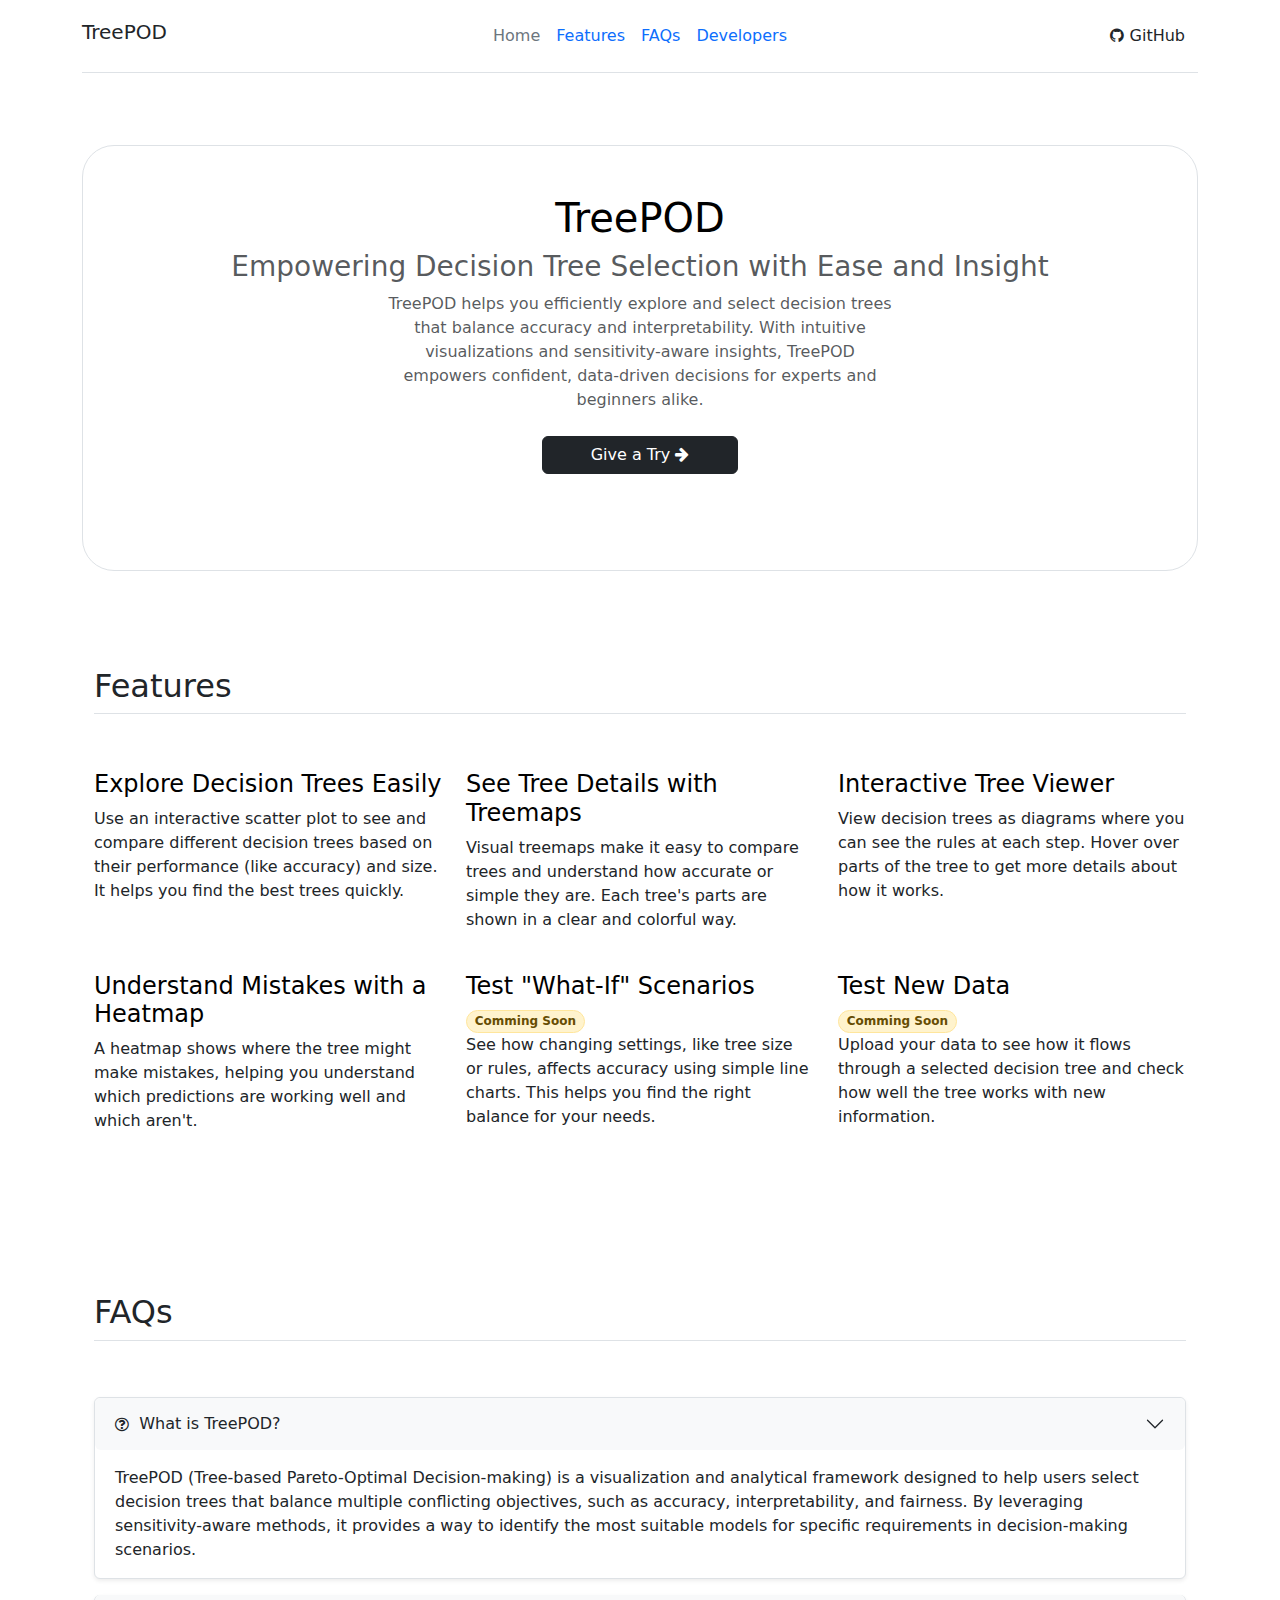
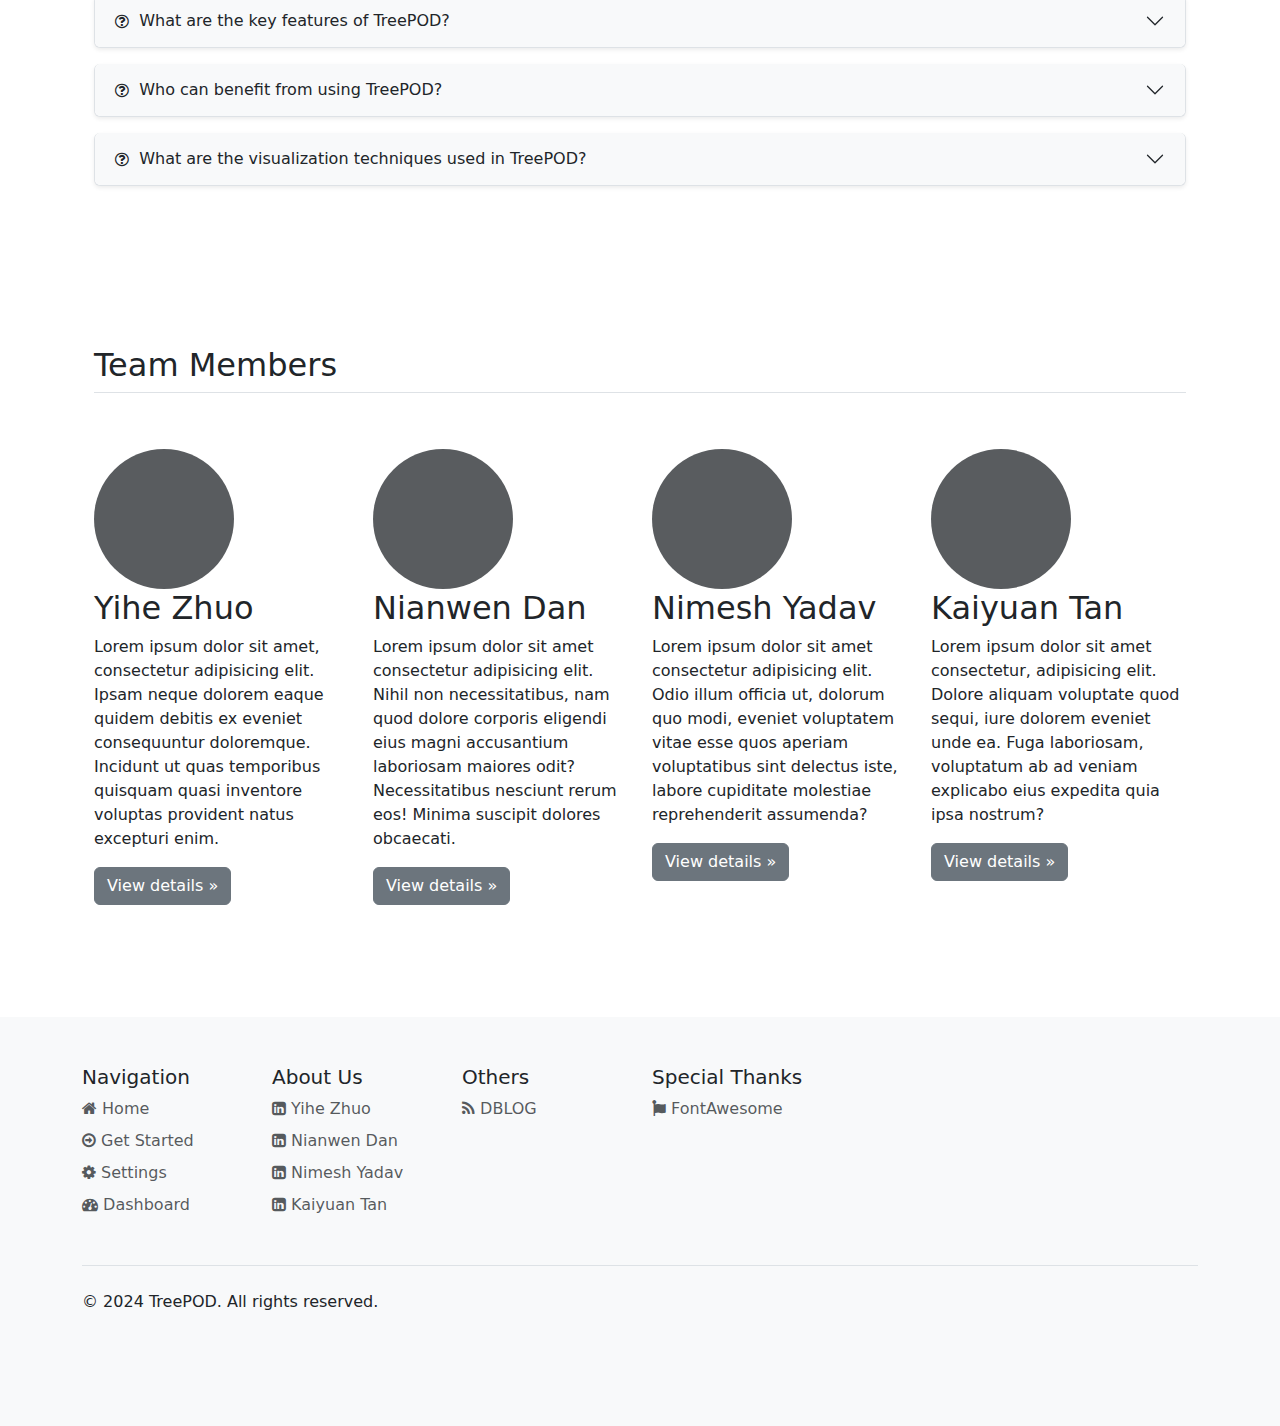
==== commit 073c16f2: "style: replaced get-started placeholder" ====
--- a/src/static/index.html
+++ b/src/static/index.html
@@ -4,7 +4,7 @@
 <head>
     <meta charset="UTF-8">
     <meta name="viewport" content="width=device-width, initial-scale=1.0">
-    <title>TreePOD: Smarter Decision Tree Selection</title>
+    <title>TreePOD: Empowering Decision Tree Selection with Ease and Insight</title>
     <link href="https://cdn.jsdelivr.net/npm/bootstrap@5.3.3/dist/css/bootstrap.min.css" rel="stylesheet"
         integrity="sha384-QWTKZyjpPEjISv5WaRU9OFeRpok6YctnYmDr5pNlyT2bRjXh0JMhjY6hW+ALEwIH" crossorigin="anonymous">
     <link rel="stylesheet" href="https://cdnjs.cloudflare.com/ajax/libs/font-awesome/4.7.0/css/font-awesome.css">
@@ -37,7 +37,7 @@
         <div class="container my-5">
             <div class="position-relative p-5 text-center text-muted bg-body border border-dashed rounded-5">
                 <h1 class="text-body-emphasis">TreePOD</h1>
-                <h3>Smarter Decision Tree Selection</h3>
+                <h3>Empowering Decision Tree Selection with Ease and Insight</h3>
                 <p class="col-lg-6 mx-auto mb-4">
                     TreePOD helps you efficiently explore and select decision trees that balance accuracy and 
                     interpretability. With intuitive visualizations and sensitivity-aware insights, 
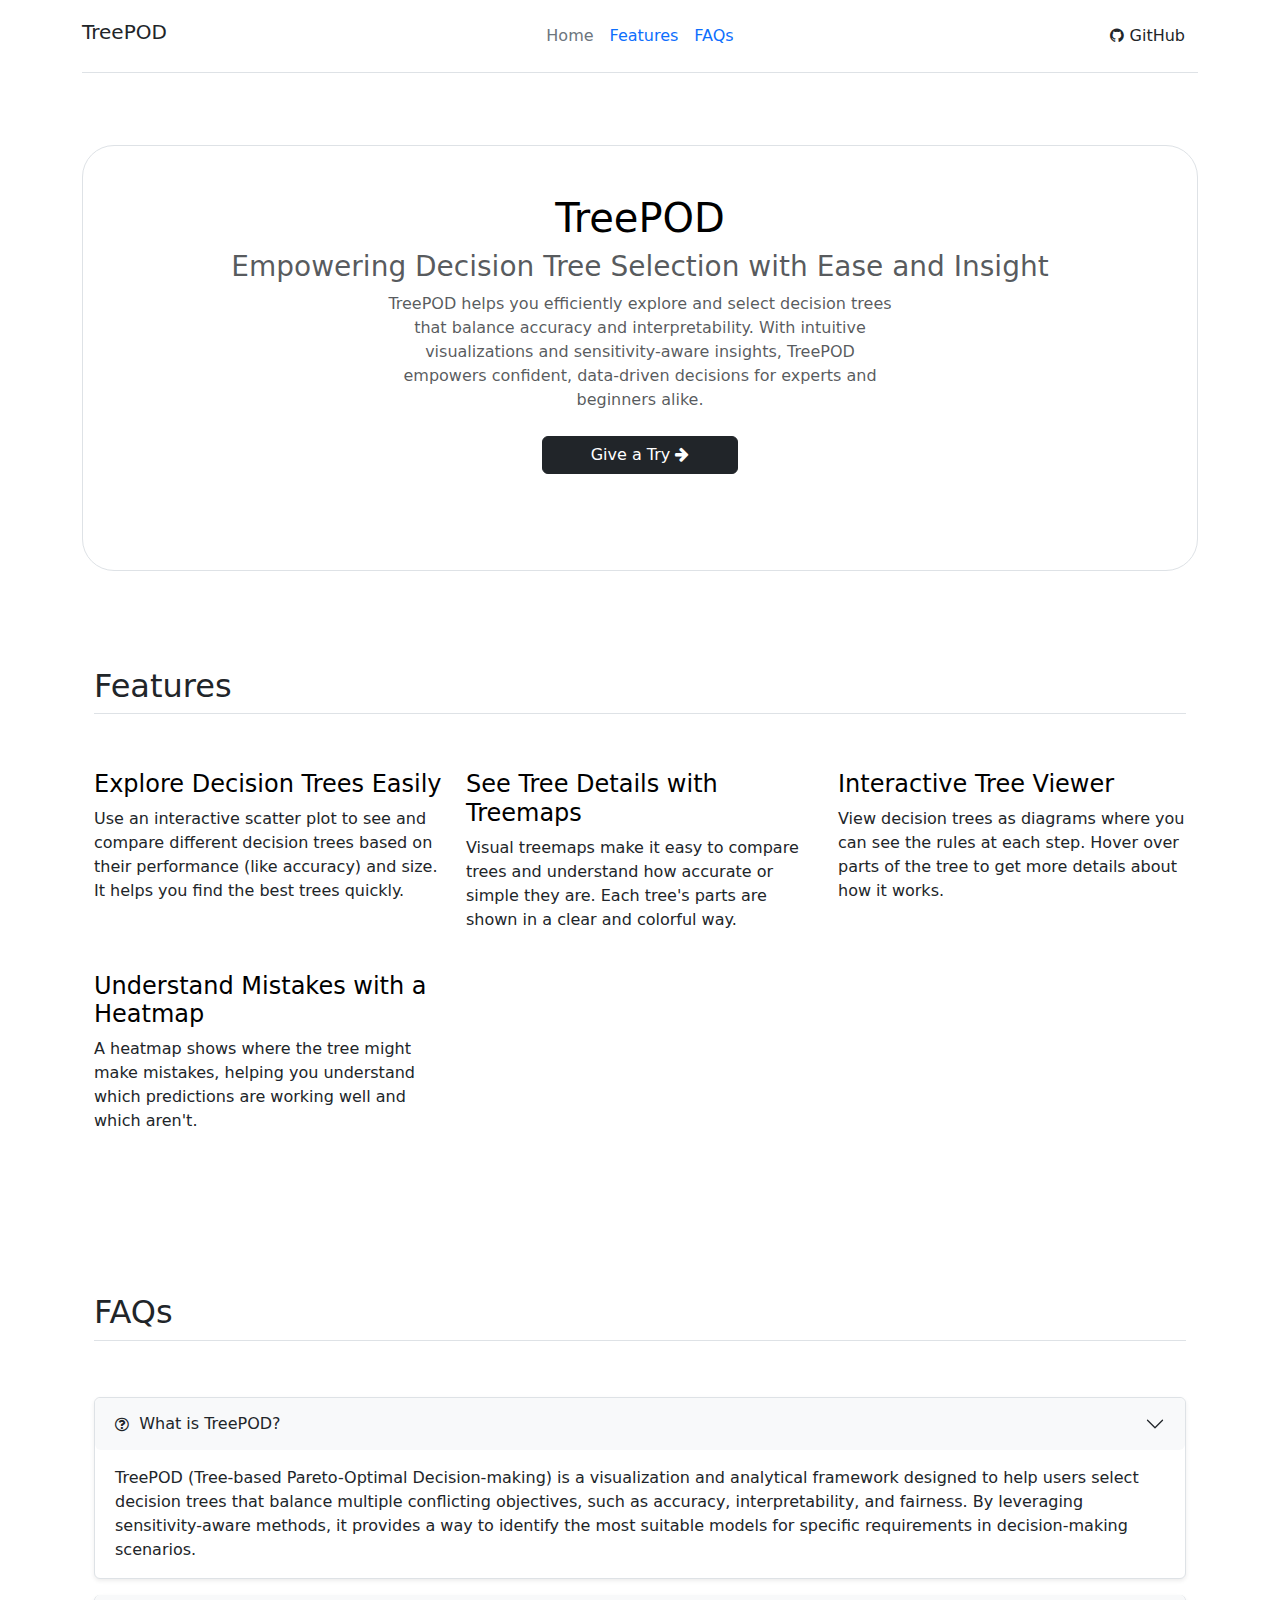
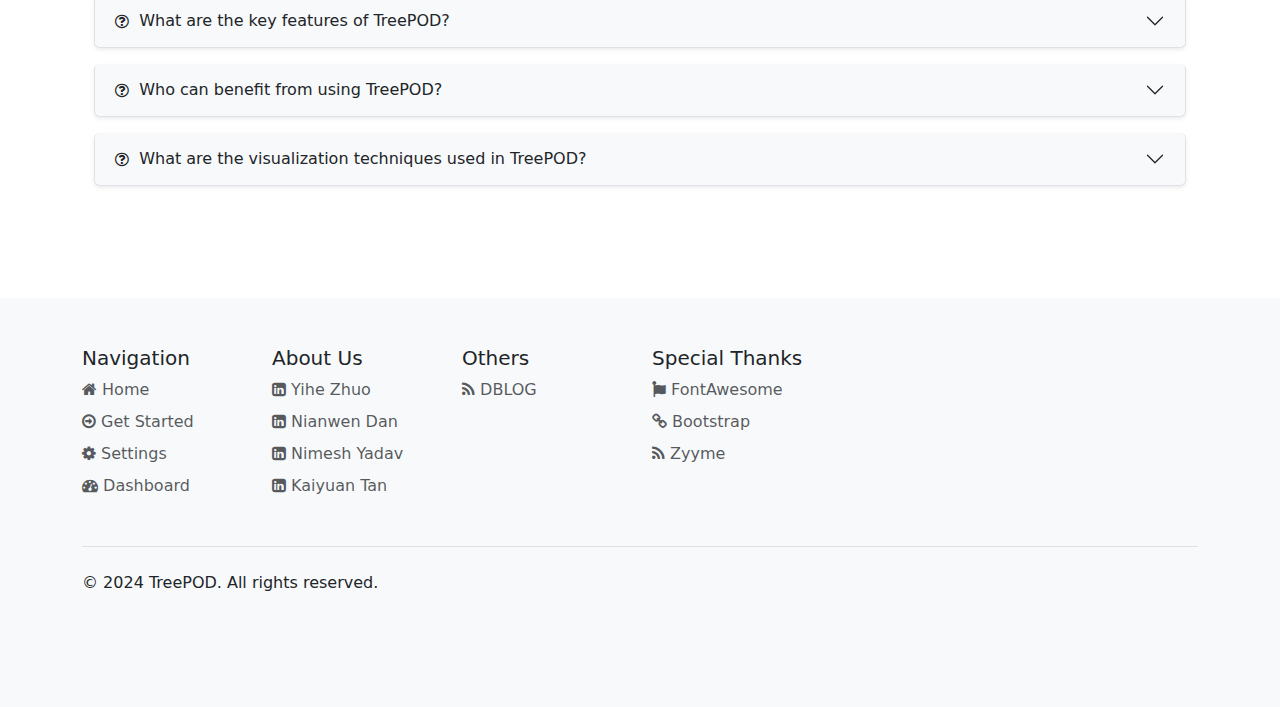
==== commit 59f49ef2: "docs: dan/update-documnentation" ====
--- a/src/static/index.html
+++ b/src/static/index.html
@@ -23,11 +23,10 @@
                 <li><a href="#" class="nav-link px-2 link-secondary">Home</a></li>
                 <li><a href="#features-title" class="nav-link px-2">Features</a></li>
                 <li><a href="#faq-title" class="nav-link px-2">FAQs</a></li>
-                <li><a href="#team-members-title" class="nav-link px-2">Developers</a></li>
             </ul>
 
             <div class="col-md-3 text-end">
-                <a href="#" class="btn"><i class="fa fa-github" aria-hidden="true"></i> GitHub</a>
+                <a href="https://github.com/NianwenDan/TreePOD" target="_blank" class="btn"><i class="fa fa-github" aria-hidden="true"></i> GitHub</a>
             </div>
         </header>
     </div>
@@ -77,20 +76,6 @@
                         <p>A heatmap shows where the tree might make mistakes, helping you understand which predictions are working well and which aren't.</p>
                     </div>
                 </div>
-                <div class="col d-flex align-items-start">
-                    <div>
-                        <h4 class="fs-4 text-body-emphasis">Test "What-If" Scenarios</h4>
-                        <span class="badge bg-warning-subtle border border-warning-subtle text-warning-emphasis rounded-pill">Comming Soon</span>
-                        <p>See how changing settings, like tree size or rules, affects accuracy using simple line charts. This helps you find the right balance for your needs.</p>
-                    </div>
-                </div>
-                <div class="col d-flex align-items-start">
-                    <div>
-                        <h4 class="fs-4 text-body-emphasis">Test New Data</h4>
-                        <span class="badge bg-warning-subtle border border-warning-subtle text-warning-emphasis rounded-pill">Comming Soon</span>
-                        <p>Upload your data to see how it flows through a selected decision tree and check how well the tree works with new information.</p>
-                    </div>
-                </div>
             </div>
         </div>
 
@@ -191,65 +176,6 @@
                 </div>
             </div>
         </div>
-
-        <!-- Team Members Section -->
-        <div class="container px-4 py-5" id="team-members-title">
-            <h2 class="pb-2 border-bottom">Team Members</h2>
-            <div class="row py-5">
-                <div class="col-lg-3">
-                    <svg class="bd-placeholder-img rounded-circle" width="140" height="140"
-                        xmlns="http://www.w3.org/2000/svg" role="img" aria-label="Placeholder"
-                        preserveAspectRatio="xMidYMid slice" focusable="false">
-                        <title>Placeholder</title>
-                        <rect width="100%" height="100%" fill="var(--bs-secondary-color)"></rect>
-                    </svg>
-                    <h2 class="fw-normal">Yihe Zhuo</h2>
-                    <p>Lorem ipsum dolor sit amet, consectetur adipisicing elit. Ipsam neque dolorem eaque quidem
-                        debitis ex eveniet consequuntur doloremque. Incidunt ut quas temporibus quisquam quasi inventore
-                        voluptas provident natus excepturi enim.</p>
-                    <p><a class="btn btn-secondary" href="#">View details »</a></p>
-                </div>
-                <div class="col-lg-3">
-                    <svg class="bd-placeholder-img rounded-circle" width="140" height="140"
-                        xmlns="http://www.w3.org/2000/svg" role="img" aria-label="Placeholder"
-                        preserveAspectRatio="xMidYMid slice" focusable="false">
-                        <title>Placeholder</title>
-                        <rect width="100%" height="100%" fill="var(--bs-secondary-color)"></rect>
-                    </svg>
-                    <h2 class="fw-normal">Nianwen Dan</h2>
-                    <p>Lorem ipsum dolor sit amet consectetur adipisicing elit. Nihil non necessitatibus, nam quod
-                        dolore corporis eligendi eius magni accusantium laboriosam maiores odit? Necessitatibus nesciunt
-                        rerum eos! Minima suscipit dolores obcaecati.</p>
-                    <p><a class="btn btn-secondary" href="#">View details »</a></p>
-                </div>
-                <div class="col-lg-3">
-                    <svg class="bd-placeholder-img rounded-circle" width="140" height="140"
-                        xmlns="http://www.w3.org/2000/svg" role="img" aria-label="Placeholder"
-                        preserveAspectRatio="xMidYMid slice" focusable="false">
-                        <title>Placeholder</title>
-                        <rect width="100%" height="100%" fill="var(--bs-secondary-color)"></rect>
-                    </svg>
-                    <h2 class="fw-normal">Nimesh Yadav</h2>
-                    <p>Lorem ipsum dolor sit amet consectetur adipisicing elit. Odio illum officia ut, dolorum quo modi,
-                        eveniet voluptatem vitae esse quos aperiam voluptatibus sint delectus iste, labore cupiditate
-                        molestiae reprehenderit assumenda?</p>
-                    <p><a class="btn btn-secondary" href="#">View details »</a></p>
-                </div>
-                <div class="col-lg-3">
-                    <svg class="bd-placeholder-img rounded-circle" width="140" height="140"
-                        xmlns="http://www.w3.org/2000/svg" role="img" aria-label="Placeholder"
-                        preserveAspectRatio="xMidYMid slice" focusable="false">
-                        <title>Placeholder</title>
-                        <rect width="100%" height="100%" fill="var(--bs-secondary-color)"></rect>
-                    </svg>
-                    <h2 class="fw-normal">Kaiyuan Tan</h2>
-                    <p>Lorem ipsum dolor sit amet consectetur, adipisicing elit. Dolore aliquam voluptate quod sequi,
-                        iure dolorem eveniet unde ea. Fuga laboriosam, voluptatum ab ad veniam explicabo eius expedita
-                        quia ipsa nostrum?</p>
-                    <p><a class="btn btn-secondary" href="#">View details »</a></p>
-                </div>
-            </div>
-        </div>
     </main>
 
 
@@ -287,7 +213,7 @@
                         <li class="nav-item mb-2"><a href="https://www.linkedin.com/in/nimeshyadav1602/" class="nav-link p-0 text-body-secondary">
                             <i class="fa fa-linkedin-square" aria-hidden="true"></i> Nimesh Yadav</a>
                         </li>
-                        <li class="nav-item mb-2"><a href="#" class="nav-link p-0 text-body-secondary">
+                        <li class="nav-item mb-2"><a href="https://www.linkedin.com/in/kaiyuan-tan-004588337/" class="nav-link p-0 text-body-secondary">
                             <i class="fa fa-linkedin-square" aria-hidden="true"></i> Kaiyuan Tan</a>
                         </li>
                     </ul>
@@ -308,6 +234,12 @@
                         <li class="nav-item mb-2"><a href="https://fontawesome.com/"
                                 class="nav-link p-0 text-body-secondary">
                                 <i class="fa fa-font-awesome" aria-hidden="true"></i> FontAwesome</a>
+                        </li>
+                        <li class="nav-item mb-2">
+                            <a class="nav-link p-0 text-body-secondary" href="https://getbootstrap.com/"><i class="fa fa-link" aria-hidden="true"></i> Bootstrap</a>
+                        </li>
+                        <li class="nav-item mb-2"><a href="https://zyyme.com/" class="nav-link p-0 text-body-secondary">
+                            <i class="fa fa-rss" aria-hidden="true"></i> Zyyme</a>
                         </li>
                     </ul>
                 </div>
